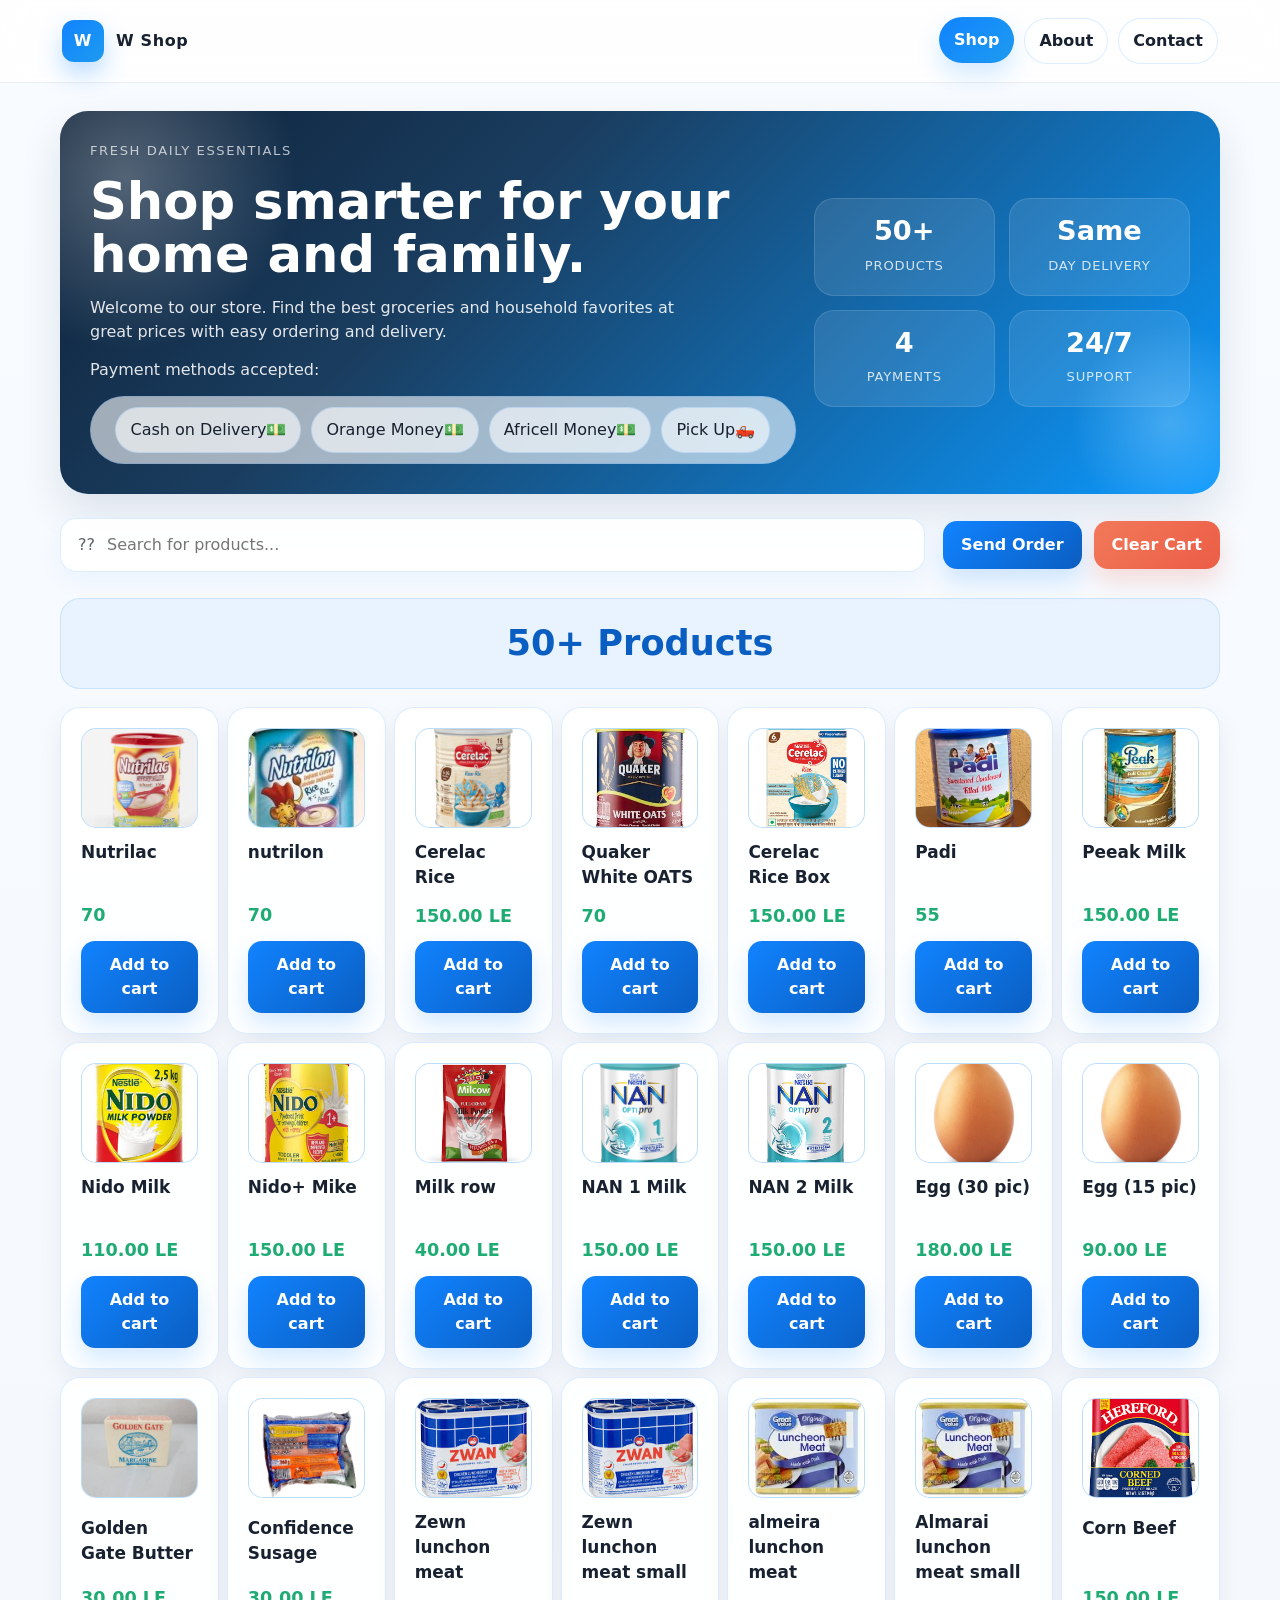
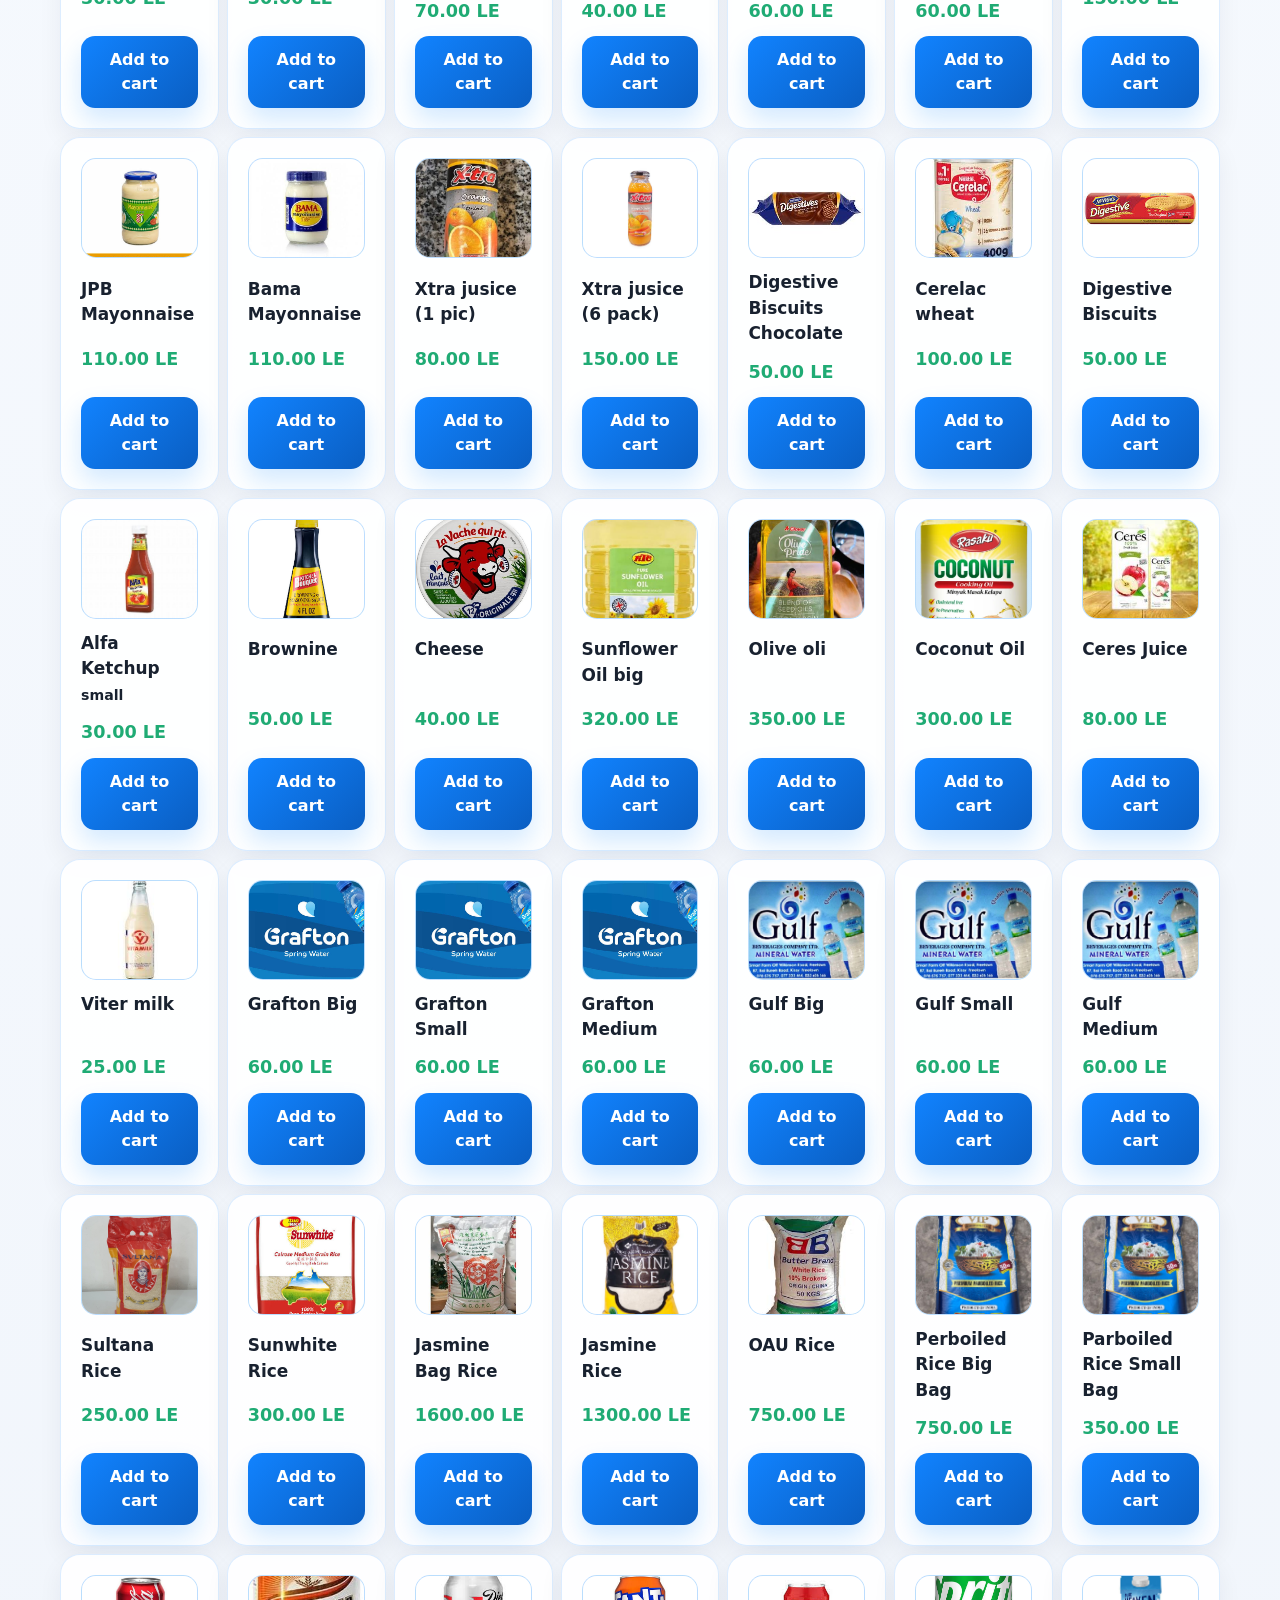
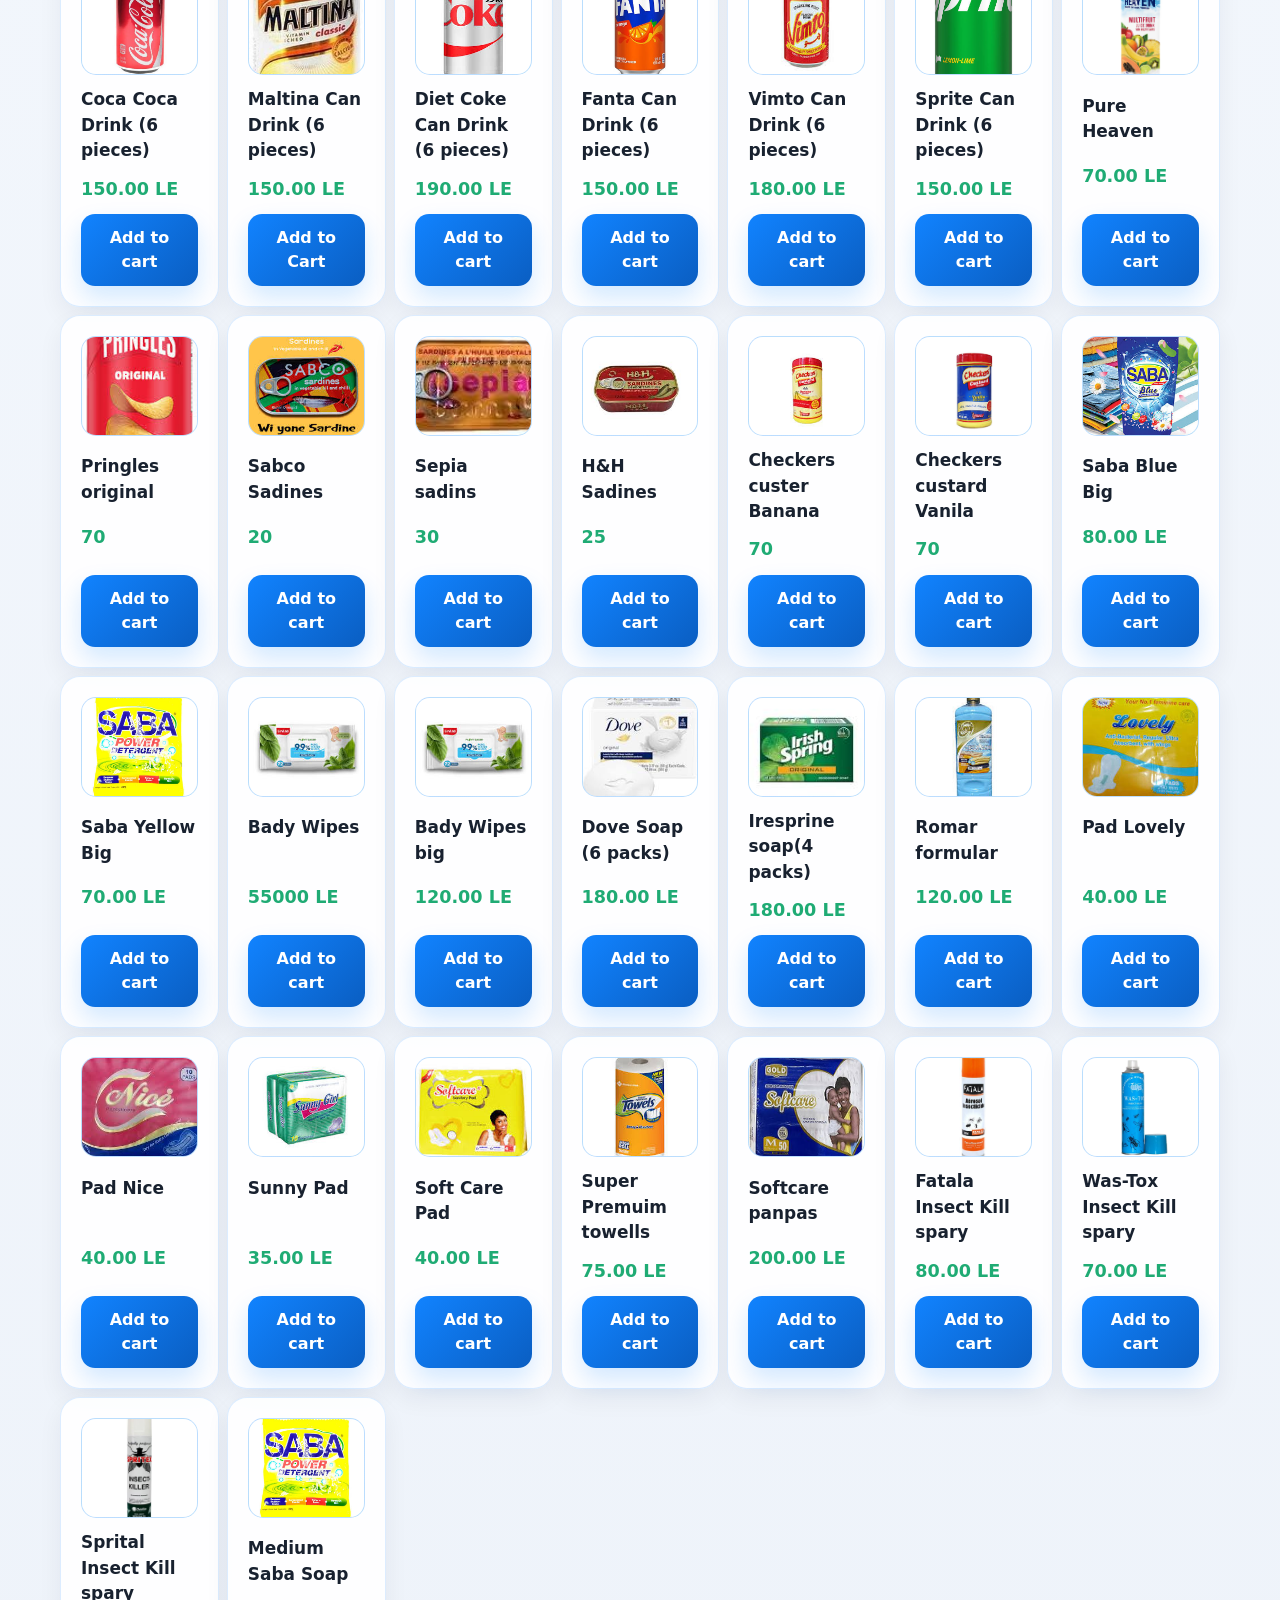
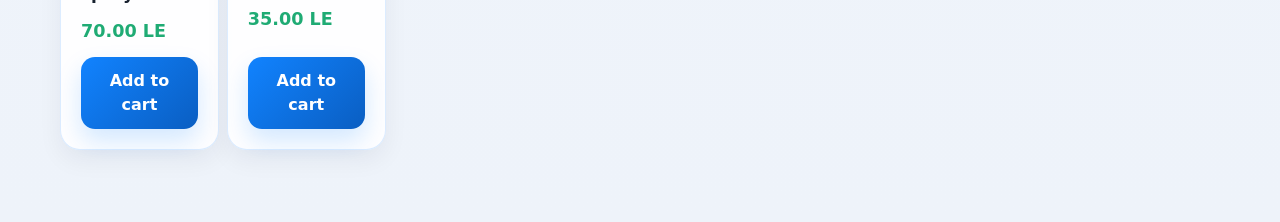
==== index.html @ 11b30348 "Add files via upload" ====
<!DOCTYPE html>
<html lang="en">
<head>
    <meta charset="UTF-8">
    <meta name="viewport" content="width=device-width, initial-scale=1.0">
    <title>Document</title>
    <link rel="stylesheet" href="shop.css">
</head>
<body>
     <nav class="navbar">
        <div class="navbar-inner">
            <div class="logo" aria-label="W Shop logo">
                <div class="logo-mark">W</div>
                <span>W Shop</span>
            </div>
            <div class="main-nav" aria-label="Main navigation">
                <a href="index.html" class="active">Shop</a>
                <a href="about.html">About</a>
                <a href="contact.html">Contact</a>
            </div>
        </div>
    </nav>

    <main class="shop">
        <section class="hero">
            <div class="hero-copy">
                <p class="eyebrow">Fresh daily essentials</p>
                <h1>Shop smarter for your home and family.</h1>
                <p>Welcome to our store. Find the best groceries and household favorites at great prices with easy ordering and delivery.</p>
                <p>Payment methods accepted:</p>
                <div class="container-payment">
                    <div class="payment-method">Cash on Delivery💵</div>
                    <div class="payment-method">Orange Money💵</div>
                    <div class="payment-method">Africell Money💵</div>
                    <div class="payment-method">Pick Up🛻</div>
                </div>
            </div>
            <div class="hero-stats" aria-label="Store highlights">
                <div class="hero-stat">
                    <strong>50+</strong>
                    <span>Products</span>
                </div>
                <div class="hero-stat">
                    <strong>Same</strong>
                    <span>Day delivery</span>
                </div>
                <div class="hero-stat">
                    <strong>4</strong>
                    <span>Payments</span>
                </div>
                <div class="hero-stat">
                    <strong>24/7</strong>
                    <span>Support</span>
                </div>
            </div>
        </section> 
        <div class="search-row">
            <div class="search-field">
                <input id="searchInput" type="text" placeholder="Search for products..." oninput="searchProducts()">
            </div>
            <div class="action-buttons">
                <button type="button" onclick="sendToWhatsApp()" class="buttonsend">Send Order</button>
                <button type="button" onclick="deleteFromCart()" class="buttondelet">Clear Cart</button>
            </div>
        </div>
        <div class="heading">
            <h1>50+ Products</h1>
        </div>
        <div class="container-item">
            <div class="item">
                <article class="product">
                    <img src="nutrilac.jpg" alt="">
                    <h3>Nutrilac</h3>
                    <p>70</p>
                    <button type="button" class="add-button" onclick="addToCart(this)">Add to cart</button>
                </article>
                <article class="product">
                    <img src="nutrilon(1).jpg" alt="">
                    <h3>nutrilon</h3>
                    <p>70</p>
                <button type="button" class="add-button" onclick="addToCart(this)">Add to cart</button>
                </article>
                <article class="product">
                    <img src="cerelac r.jpg" alt="Product 10">
                    <h3>Cerelac Rice</h3>
                    <p>150.00 LE</p>
                    <button type="button" class="add-button"  onclick="addToCart(this)">Add to cart</button>
                </article>
                <article class="product">
                    <img src="oat.jpg" alt="product 10">
                    <h3>Quaker White OATS</h3>
                    <P>70</P>
                    <button type="button" class="add-button" onclick="addToCart(this)">Add to cart</button>
                </article>
                <article class="product">
                    <img src="   cer.jpg" alt="Product 10">
                    <h3>Cerelac Rice Box</h3>
                    <p>150.00 LE</p>
                    <button type="button" class="add-button"  onclick="addToCart(this)">Add to cart</button>
                </article>
                <article class="product">
                    <img src="padi.jpg" alt="product 10">
                    <h3>Padi</h3>
                    <p>55</p>
                    <button type="button" class="add-button" onclick="addToCart(this)">Add to cart</button>
                </article>
                <article class="product">
                    <img src="download (1).jpg" alt="Product 1">
                    <h3>Peeak Milk </h3>
                    <p>150.00 LE</p>
                    <button type="button" class="add-button"  onclick="addToCart(this)">Add to cart</button>
                </article>
                <article class="product">
                    <img src="   nido.jpg" alt="Product 10">
                    <h3>Nido Milk</h3>
                    <p>110.00 LE</p>
                    <button type="button" class="add-button"  onclick="addToCart(this)">Add to cart</button>
                </article>
                <article class="product">
                    <img src="   +.jpg" alt="product 2">
                    <h3>Nido+ Mike</h3>
                    <p>150.00 LE</p>
                    <button type="button" class="add-button"  onclick="addToCart(this)">Add to cart</button>
                </article>
                <article class="product">
                    <img src="   power.jpg" alt="Product 1">
                    <h3>Milk row</h3>
                    <p>40.00 LE</p>
                    <button type="button" class="add-button"  onclick="addToCart(this)">Add to cart</button>
                </article>
                <article class="product">
                    <img src="   nan.jpg" alt="Product 2">
                    <h3>NAN 1 Milk</h3>
                    <p>150.00 LE</p>
                    <button type="button" class="add-button"  onclick="addToCart(this)">Add to cart</button>
                </article>
                <article class="product">
                    <img src="   nan2.jpg" alt="Product 3">
                    <h3>NAN 2 Milk</h3>
                    <p>150.00 LE</p>
                    <button type="button" class="add-button"  onclick="addToCart(this)">Add to cart</button>
                </article>
                <article class="product">
                    <img src="   egg.jpg" alt="Product 2">
                    <h3>Egg (30 pic)</h3>
                    <p>180.00 LE</p>
                    <button type="button" class="add-button"  onclick="addToCart(this)">Add to cart</button>
                </article>
                <article class="product">
                    <img src="   egg.jpg" alt="Product 3">
                    <h3>Egg (15 pic)</h3>
                    <p>90.00 LE</p>
                    <button type="button" class="add-button"  onclick="addToCart(this)">Add to cart</button>
                </article>
                <article class="product">
                    <img src="   gold.jpg" alt="Product 4">
                    <h3>Golden Gate Butter</h3>
                    <p>30.00 LE</p>
                    <button type="button" class="add-button"  onclick="addToCart(this)">Add to cart</button>
                </article>
                <article class="product">
                    <img src="   su.jpeg" alt="Product 10">
                    <h3>Confidence Susage</h3>
                    <p>30.00 LE</p>
                    <button type="button" class="add-button"  onclick="addToCart(this)">Add to cart</button>
                </article>
                <article class="product">
                    <img src="download.jpg" alt="Product 2">
                    <h3>Zewn lunchon meat</h3>
                    <p>70.00 LE</p>
                    <button type="button" class="add-button"  onclick="addToCart(this)">Add to cart</button>
                </article>
                <article class="product">
                    <img src="download.jpg" alt="Product 2">
                    <h3>Zewn lunchon meat small</h3>
                    <p>40.00 LE</p>
                    <button type="button" class="add-button"  onclick="addToCart(this)">Add to cart</button>
                </article>
                <article class="product">
                    <img src="download (2).jpg" alt="Product 3">
                    <h3>almeira lunchon meat </h3>
                    <p>60.00 LE</p>
                    <button type="button" class="add-button"  onclick="addToCart(this)">Add to cart</button>
                </article>
                <article class="product">
                    <img src="download (2).jpg" alt="Product 8">
                    <h3>Almarai lunchon meat small</h3>
                    <p>60.00 LE</p>
                    <button type="button" class="add-button"  onclick="addToCart(this)">Add to cart</button>
                </article>
                <article class="product">
                    <img src="download (3).jpg" alt="Product 4">
                    <h3>Corn Beef</h3>
                    <p>150.00 LE</p>
                    <button type="button" class="add-button"  onclick="addToCart(this)">Add to cart</button>
                </article>
                <article class="product">
                    <img src="images (jpb.jpg" alt="Product 5">
                    <h3>JPB Mayonnaise</h3>
                    <p>110.00 LE</p>
                    <button type="button" class="add-button"  onclick="addToCart(this)">Add to cart</button>
                </article>
                <article class="product">
                    <img src="images.jpg" alt="Product 6">
                    <h3>Bama Mayonnaise</h3>
                    <p>110.00 LE</p>
                    <button type="button" class="add-button"  onclick="addToCart(this)">Add to cart</button>
                </article>
                <article class="product">
                    <img src="   x.jpg" alt="Product 5">
                    <h3>Xtra jusice (1 pic)</h3>
                    <p>80.00 LE</p>
                    <button type="button" class="add-button"  onclick="addToCart(this)">Add to cart</button>
                </article>
                <article class="product">
                    <img src="   xa.jpg" alt="Product 6">
                    <h3>Xtra jusice (6 pack)</h3>
                    <p>150.00 LE</p>
                    <button type="button" class="add-button"  onclick="addToCart(this)">Add to cart</button>
                </article>
                <article class="product">   
                    <img src="   dig.jpg" alt="Product 7">
                    <h3>Digestive Biscuits Chocolate</h3>
                    <p>50.00 LE</p>
                    <button type="button" class="add-button"  onclick="addToCart(this)">Add to cart</button>
                </article>
                <article class="product">
                    <img src="   wheat.jpg" alt="Product 8">
                    <h3>Cerelac wheat</h3>
                    <p>100.00 LE</p>
                    <button type="button" class="add-button"  onclick="addToCart(this)">Add to cart</button>
                </article>
                <article class="product">
                    <img src="   nomal.jpg" alt="Product 9">
                    <h3>Digestive Biscuits</h3>
                    <p>50.00 LE</p>
                    <button type="button" class="add-button"  onclick="addToCart(this)">Add to cart</button>
                </article>
                <article class="product">
                    <img src="images (1).jpg" alt="Product 6">
                    <h3>Alfa Ketchup <small>small</small></h3>
                    <p>30.00 LE</p>
                    <button type="button" class="add-button"  onclick="addToCart(this)">Add to cart</button>
                </article>
                 <article class="product">
                    <img src="images (2)brow.jpg" alt="Product 10">
                    <h3>Brownine</h3>
                    <p>50.00 LE</p>
                    <button type="button" class="add-button"  onclick="addToCart(this)">Add to cart</button>
                </article>
                <article class="product">   
                    <img src="images (2)chee.jpg" alt="Product 7">
                    <h3>Cheese</h3>
                    <p>40.00 LE</p>
                    <button type="button" class="add-button"  onclick="addToCart(this)">Add to cart</button>
                </article>
                 <article class="product">
                    <img src="images (2) sun.jpg" alt="Product 10">
                    <h3>Sunflower Oil big</h3>
                    <p>320.00 LE</p>
                    <button type="button" class="add-button"  onclick="addToCart(this)">Add to cart</button>
                </article>
                <article class="product">
                    <img src="images (2) o.jpg" alt="Product 10">
                    <h3>Olive oli</h3>
                    <p>350.00 LE</p>
                    <button type="button" class="add-button"  onclick="addToCart(this)">Add to cart</button>
                </article>
                <article class="product">
                    <img src="IMG-1332.webp" alt="Product 10">
                    <h3>Coconut Oil</h3>
                    <p>300.00 LE</p>
                    <button type="button" class="add-button"  onclick="addToCart(this)">Add to cart</button>
                </article>
                <article class="product">
                    <img src="download (4)cere.jpg" alt="Product 9">
                    <h3>Ceres Juice</h3>
                    <p>80.00 LE</p>
                    <button type="button" class="add-button"  onclick="addToCart(this)">Add to cart</button>
                </article>
                <article class="product">
                    <img src="   download (4)v.jpg" alt="Product 10">
                    <h3>Viter milk</h3>
                    <p>25.00 LE</p>
                    <button type="button" class="add-button"  onclick="addToCart(this)">Add to cart</button>
                </article>
                 <article class="product">
                    <img src="   graft.jpg" alt="Product 10">
                    <h3>Grafton Big</h3>
                    <p>60.00 LE</p>
                    <button type="button" class="add-button"  onclick="addToCart(this)">Add to cart</button>
                </article>
                <article class="product">
                    <img src="   graft.jpg" alt="Product 10">
                    <h3>Grafton Small</h3>
                    <p>60.00 LE</p>
                    <button type="button" class="add-button"  onclick="addToCart(this)">Add to cart</button>
                </article>
                <article class="product">
                    <img src="   graft.jpg" alt="Product 10">
                    <h3>Grafton Medium</h3>
                    <p>60.00 LE</p>
                    <button type="button" class="add-button"  onclick="addToCart(this)">Add to cart</button>
                </article>
                <article class="product">
                    <img src="   gulf.jpg" alt="Product 10">
                    <h3>Gulf Big</h3>
                    <p>60.00 LE</p>
                    <button type="button" class="add-button"  onclick="addToCart(this)">Add to cart</button>
                </article>
                <article class="product">
                    <img src="   gulf.jpg" alt="Product 10">
                    <h3>Gulf Small</h3>
                    <p>60.00 LE</p>
                    <button type="button" class="add-button"  onclick="addToCart(this)">Add to cart</button>
                </article>
                <article class="product">
                    <img src="   gulf.jpg" alt="Product 10">
                    <h3>Gulf Medium</h3>
                    <p>60.00 LE</p>
                    <button type="button" class="add-button"  onclick="addToCart(this)">Add to cart</button>
                </article>
                <article class="product">
                    <img src="   sult.jpg" alt="Product 10">
                    <h3>Sultana Rice</h3>
                    <p>250.00 LE</p>
                    <button type="button" class="add-button"  onclick="addToCart(this)">Add to cart</button>
                </article>
                <article class="product">
                    <img src="   sunwhite.jpg" alt="Product 10">
                    <h3>Sunwhite Rice</h3>
                    <p>300.00 LE</p>
                    <button type="button" class="add-button"  onclick="addToCart(this)">Add to cart</button>
                </article>
                <article class="product">
                    <img src="   jacc.jpg" alt="Product 10">
                    <h3>Jasmine Bag Rice</h3>
                    <p>1600.00 LE</p>
                    <button type="button" class="add-button"  onclick="addToCart(this)">Add to cart</button>
                </article>
                <article class="product">
                    <img src="   jasmine.jpg" alt="Product 10">
                    <h3>Jasmine Rice</h3>
                    <p>1300.00 LE</p>
                    <button type="button" class="add-button"  onclick="addToCart(this)">Add to cart</button>
                </article>
                <article class="product">
                    <img src="   oau.jpg" alt="Product 10">
                    <h3>OAU Rice</h3>
                    <p>750.00 LE</p>
                    <button type="button" class="add-button"  onclick="addToCart(this)">Add to cart</button>
                </article>
                <article class="product">
                    <img src="   paboi.jpg" alt="Product 10">
                    <h3>Perboiled Rice Big Bag</h3>
                    <p>750.00 LE</p>
                    <button type="button" class="add-button"  onclick="addToCart(this)">Add to cart</button>
                </article>
                <article class="product">
                    <img src="   paboi.jpg" alt="Product 10">
                    <h3>Parboiled Rice Small Bag</h3>
                    <p>350.00 LE</p>
                    <button type="button" class="add-button"  onclick="addToCart(this)">Add to cart</button>
                </article>
                <article class="product">
                    <img src="   coca.jpg" alt="Product 10">
                    <h3>Coca Coca  Drink (6 pieces) </h3>
                    <p>150.00 LE</p>
                    <button type="button" class="add-button"  onclick="addToCart(this)">Add to cart</button>
                </article>
                <article class="product">
                    <img src="   mal.jpg" alt="Product 10">
                    <h3>Maltina Can Drink (6 pieces) </h3>
                    <p>150.00 LE</p>
                    <button type="button" class="add-button" onclick="addToCart(this)">Add to Cart</button>
                </article>
                <article class="product">
                    <img src="   diet.jpg" alt="Product 10">
                    <h3>Diet Coke Can Drink (6 pieces) </h3>
                    <p>190.00 LE</p>
                    <button type="button" class="add-button"  onclick="addToCart(this)">Add to cart</button>
                </article>
                 <article class="product">
                    <img src="   fan.jpg" alt="Product 10">
                    <h3>Fanta Can Drink (6 pieces) </h3>
                    <p>150.00 LE</p>
                    <button type="button" class="add-button"  onclick="addToCart(this)">Add to cart</button>
                </article>
                 <article class="product">
                    <img src="   vi.jpg" alt="Product 10">
                    <h3>Vimto Can Drink (6 pieces) </h3>
                    <p>180.00 LE</p>
                    <button type="button" class="add-button"  onclick="addToCart(this)">Add to cart</button>
                </article>
                <article class="product">
                    <img src="   spi.jpg" alt="Product 10">
                    <h3>Sprite Can Drink (6 pieces) </h3>
                    <p>150.00 LE</p>
                    <button type="button" class="add-button"  onclick="addToCart(this)">Add to cart</button>
                </article>
                <article class="product">
                    <img src="   pure.jpg" alt="Product 10">
                    <h3>Pure Heaven </h3>
                    <p>70.00 LE</p>
                    <button type="button" class="add-button"  onclick="addToCart(this)">Add to cart</button>
                </article>
                <article class="product">
                    <img src="pringles.jpg" alt="product 10">
                    <h3>Pringles original</h3>
                    <p>70</p>
                    <button type="button" class="add-button" onclick="addToCart(this)">Add to cart</button>
                </article>
                <article class="product">
                    <img src="sabco.jpg" alt="product 10">
                    <h3>Sabco Sadines</h3>
                    <p>20</p>
                    <button type="button" class="add-button" onclick="addToCart(this)">Add to cart</button>
                </article>
                <article class="product">
                    <img src="sepia.jpg" alt="product 10">
                    <h3>Sepia sadins</h3>
                    <p>30</p>
                    <button type="button" class="add-button" onclick="addToCart(this)">Add to cart</button>
                </article>
                <article class="product">
                    <img src="handh.jpg" alt="product 10">
                    <h3>H&H Sadines</h3>
                    <p>25</p>
                    <button type="button" class="add-button" onclick="addToCart(this)">Add to cart</button>
                </article>
                <article class="product">
                    <img src="checker.jpg" alt="product 10">
                    <h3>Checkers custer Banana</h3>
                    <p>70</p>
                    <button type="button" class="add-button" onclick="addToCart(this)">Add to cart</button>
                </article>
                <article class="product">
                    <img src="vanila.jpg" alt="product 10">
                    <h3>Checkers custard Vanila</h3>
                    <p>70</p>
                    <button type="button" class="add-button" onclick="addToCart(this)">Add to cart</button>
                </article>
                <article class="product">
                    <img src="images (2) blue.jpg" alt="Product 10">
                    <h3>Saba Blue Big</h3>
                    <p>80.00 LE</p>
                    <button type="button" class="add-button"  onclick="addToCart(this)">Add to cart</button>
                </article>
                <article class="product">
                    <img src="images (2)saba.jpg" alt="Product 10">
                    <h3>Saba Yellow Big</h3>
                    <p>70.00 LE</p>
                    <button type="button" class="add-button"  onclick="addToCart(this)">Add to cart</button>
                </article>
                <article class="product">
                    <img src="   download (4)wips.jpg" alt="Product 10">
                    <h3>Bady Wipes</h3>
                    <p>55000 LE</p>
                    <button type="button" class="add-button"  onclick="addToCart(this)">Add to cart</button>
                </article>
                <article class="product">
                    <img src="   download (4)wips.jpg" alt="Product 10">
                    <h3>Bady Wipes big</h3>
                    <p>120.00 LE</p>
                    <button type="button" class="add-button"  onclick="addToCart(this)">Add to cart</button>
                </article>
                <article class="product">
                    <img src="   download (4) dove.jpg" alt="Product 10">
                    <h3>Dove Soap (6 packs)</h3>
                      <p>180.00 LE</p>
                    <button type="button" class="add-button"  onclick="addToCart(this)">Add to cart</button>
                </article>
                <article class="product">
                    <img src="download (4) irsh.jpg" alt="Product 10">
                    <h3>Iresprine soap(4 packs)</h3>
                    <p>180.00 LE</p>
                    <button type="button" class="add-button"  onclick="addToCart(this)">Add to cart</button>
                </article>
                <article class="product">
                    <img src="   download (4)r.jpg" alt="Product 10">
                    <h3>Romar formular</h3>
                    <p>120.00 LE</p>
                    <button type="button" class="add-button"  onclick="addToCart(this)">Add to cart</button>
                </article>
                <article class="product">
                    <img src="   download (4)lo.jpg" alt="Product 10">
                    <h3>Pad Lovely</h3>
                    <p>40.00 LE</p>
                    <button type="button" class="add-button"  onclick="addToCart(this)">Add to cart</button>
                </article>
                <article class="product">
                    <img src="   download (4)ni.jpg" alt="Product 10">
                    <h3>Pad Nice</h3>
                    <p>40.00 LE</p>
                    <button type="button" class="add-button"  onclick="addToCart(this)">Add to cart</button>
                </article>
                <article class="product">
                    <img src="   download (4)sunney.jpg" alt="Product 10">
                    <h3>Sunny Pad</h3>
                    <p>35.00 LE</p>
                    <button type="button" class="add-button"  onclick="addToCart(this)">Add to cart</button>
                </article>
                <article class="product">
                    <img src="   download (4)soft.jpg" alt="Product 10">
                    <h3>Soft Care Pad</h3>
                    <p>40.00 LE</p>
                     <button type="button" class="add-button"  onclick="addToCart(this)">Add to cart</button>
                </article>
                <article class="product">
                    <img src="   download (4)super.jpg" alt="Product 10">
                    <h3>Super Premuim towells</h3>
                    <p>75.00 LE</p>
                    <button type="button" class="add-button"  onclick="addToCart(this)">Add to cart</button>
                </article>
                <article class="product">
                    <img src="softcare.jpg" alt="Product 10">
                    <h3>Softcare panpas</h3>
                    <p>200.00 LE</p>
                    <button type="button" class="add-button"  onclick="addToCart(this)">Add to cart</button>
                </article>
                <article class="product">
                    <img src="   fats.jpg" alt="Product 10">
                    <h3>Fatala Insect Kill spary</h3>
                    <p>80.00 LE</p>
                    <button type="button" class="add-button"  onclick="addToCart(this)">Add to cart</button>
                </article>
                 <article class="product">
                    <img src="   was.webp" alt="Product 10">
                    <h3>Was-Tox Insect Kill spary</h3>
                    <p>70.00 LE</p>
                    <button type="button" class="add-button"  onclick="addToCart(this)">Add to cart</button>
                </article>
                 <article class="product">
                    <img src="   sp.jpg" alt="Product 10">
                    <h3>Sprital Insect Kill spary</h3>
                    <p>70.00 LE</p>
                    <button type="button" class="add-button"  onclick="addToCart(this)">Add to cart</button>
                </article>
                <article class="product">
                    <img src="images (2)saba.jpg" alt="Product 10">
                    <h3>Medium Saba Soap</h3>
                    <p>35.00 LE</p>
                    <button type="button" class="add-button"  onclick="addToCart(this)">Add to cart</button>
                </article>
                 
                

                

            </div>
       </div>
        
    </main>
    <script>
        'use strict';
        const cart = [];
        const MAX_CART_ITEMS = 100;

         function searchProducts() {
            const input = document.getElementById('searchInput');
            const query = (input?.value || '').trim().slice(0, 100).toLowerCase();
            document.querySelectorAll('.product').forEach(product => {
                const title = product.querySelector('h3').textContent.toLowerCase();
                const altText = product.querySelector('img')?.alt?.toLowerCase() || '';
                const matches = query === '' || title.includes(query) || altText.includes(query);
                product.style.display = matches ? '' : 'none';
            });
        }

         

        function addToCart(button) {
            const product = button?.closest('.product');
            const nameElement = product?.querySelector('h3');
            const priceElement = product?.querySelector('p');
            if (!product || !nameElement || !priceElement || cart.length >= MAX_CART_ITEMS) {
                alert('Unable to add this product.');
                return;
            }
            const productName = nameElement.textContent.trim().slice(0, 200);
            const productPrice = priceElement.textContent.trim().slice(0, 50);
            if (!productName || !productPrice) return;
            
            cart.push({ name: productName, price: productPrice });
            alert(`${productName} added to cart! Total items: ${cart.length}`);
            button.textContent = 'Added ✓';
            button.disabled = true;
            setTimeout(() => {
                button.textContent = 'Add to Cart';
                button.disabled = false;
            }, 2000);
        }

        function sendToWhatsApp() {
            if (cart.length === 0) {
                alert("Please add products to cart first!");
                return;
            }

            const location = window.prompt("Delivery location (Around Wilkinson Road / Big House only):");
            if (!location || !location.trim()) {
                alert("Please enter your delivery location.");
                return;
            }
           const Time = window.prompt("Preferred delivery time:");
            if (!Time || !Time.trim()) {
                alert("Please enter your preferred delivery time.");
                return;
            }

            

            const details = window.prompt("Optional delivery details (phone, landmark, etc.):") || '';
            const charge = 10;
            const groupedItems = cart.reduce((items, item) => {
                const key = `${item.name} - ${item.price}`;
                items[key] = (items[key] || 0) + 1;
                return items;
            }, {});
            const total = cart.reduce((sum, item) => {
                const price = parseFloat(String(item.price).replace(/[^0-9.-]/g, '')) || 0;
                return sum + price +charge;
            }, 0);
            let orderList = "Hello, I would like to place this order:\n\n";
            Object.entries(groupedItems).forEach(([item, quantity], index) => {
                orderList += `${index + 1}. ${quantity} x ${item}\n`;
            });
            orderList += `\nDelivery location: ${location.trim()}`;
            if (details.trim()) orderList += `\nDelivery details: ${details.trim().slice(0, 500)}`;
            orderList += `\nDelivery Time: ${Time.trim()}`;
            orderList +=  `\nDelivery charge: ${charge.toFixed(2)} LE`;
            orderList += `\nTotal Payment: ${total.toFixed(2)} LE`;
            orderList += "\n\nPlease confirm the total. Thank you!";

            const whatsappUrl = `https://wa.me/31668196?text=${encodeURIComponent(orderList)}`;
            const newWindow = window.open(whatsappUrl, '_blank', 'noopener,noreferrer');
            if (!newWindow) {
                alert("Please allow pop-ups to send your order.");
                return;
            }

            newWindow.opener = null;
            cart.length = 0;
            alert("Order opened in WhatsApp!");

        
        }
        function deleteFromCart() {
            if (cart.length === 0) {
                alert("Cart is already empty!");
                return;
            }
            else if (!confirm("Are you sure you want to clear the cart?")) {
                return;

            }      
            else if (confirm("Are you really sure you want to clear the cart? This action cannot be undone.")) {
                cart.length = 0;
                alert("All items have been removed from the cart.");
            }
            else{
                alert("Cart clearing canceled.");
                return;
            }

        
            cart.length = 0;
            alert("All items have been removed from the cart.");
        }
    </script>
    
</body>
</html>
---- shop.css ----
:root {
    --bg: #f4f7fb;
    --surface: #ffffff;
    --surface-soft: #edf5ff;
    --primary: #1183ff;
    --primary-dark: #0a5ec2;
    --accent: #1d9bf0;
    --text: #18212f;
    --muted: #5e6d85;
    --border: rgba(17, 131, 255, 0.14);
    --shadow: 0 18px 40px rgba(16, 54, 88, 0.12);
    --success: #1fab74;
}
.container-payment{
    display: inline-flex;
    align-items: center;
    justify-content: center;
    padding: 10px 14px;
    border-radius: 999px;
    border: 1px solid rgba(17, 131, 255, 0.14);
    background: rgba(255,255,255,0.6);
    color: var(--text);
    text-decoration: none;
    gap: 10px;

}

.payment-method{
     display: inline-flex;
    align-items: center;
    justify-content: center;
    padding: 10px 14px;
    border-radius: 999px;
    border: 1px solid rgba(17, 131, 255, 0.14);
    background: rgba(255,255,255,0.6);
    color: var(--text);
    text-decoration: none;
    gap: 10px;

}
.payment-method:focus,
.payment-method::after,
.payment-method:hover{
     background: linear-gradient(135deg, var(--primary), var(--accent));
    border-color: transparent;
    color: #fff;
    box-shadow: 0 12px 24px rgba(17, 131, 255, 0.18);
    transform: translateY(-1px);
}


@keyframes revealUp {
    0% {
        opacity: 0;
        transform: translateY(24px);
    }
    100% {
        opacity: 1;
        transform: translateY(0);
    }
}

@keyframes softGlow {
    0%,
    100% {
        box-shadow: 0 12px 24px rgba(17, 131, 255, 0.18);
    }
    50% {
        box-shadow: 0 18px 30px rgba(17, 131, 255, 0.28);
    }
}

@keyframes floaty {
    0%,
    100% {
        transform: translateY(0px);
    }
    50% {
        transform: translateY(-8px);
    }
}

@keyframes shine {
    0% {
        background-position: -200% center;
    }
    100% {
        background-position: 200% center;
    }
}

* {
    box-sizing: border-box;
}

html {
    scroll-behavior: smooth;
}

body {
    margin: 0;
    padding: 0;
    font-family: system-ui, -apple-system, "Segoe UI", Roboto, "Helvetica Neue", Arial, sans-serif;
    color: var(--text);
    background: linear-gradient(180deg, #f8fbff 0%, #eef3fa 100%);
    line-height: 1.5;
}

img {
    max-width: 100%;
    display: block;
}

button,
input {
    font: inherit;
}

nav,
button,
a {
    transition: all 0.2s ease;
}

.navbar {
    position: sticky;
    top: 0;
    z-index: 20;
    background: rgba(255, 255, 255, 0.8);
    backdrop-filter: blur(12px);
    border-bottom: 1px solid rgba(24, 33, 47, 0.08);
}

.navbar-inner {
    max-width: 1200px;
    margin: 0 auto;
    padding: 18px 22px;
    display: flex;
    align-items: center;
    justify-content: space-between;
    gap: 18px;
}

.logo {
    display: flex;
    align-items: center;
    gap: 12px;
    font-weight: 800;
    letter-spacing: 0.04em;
    color: var(--text);
}

.logo-mark {
    display: grid;
    place-items: center;
    width: 42px;
    height: 42px;
    border-radius: 12px;
    background: linear-gradient(135deg, var(--primary), var(--accent));
    color: white;
    box-shadow: 0 12px 24px rgba(17, 131, 255, 0.28);
    animation: floaty 3s ease-in-out infinite;
}

.main-nav {
    display: flex;
    flex-wrap: wrap;
    align-items: center;
    gap: 10px;
}

.main-nav a {
    display: inline-flex;
    align-items: center;
    justify-content: center;
    padding: 10px 14px;
    border-radius: 999px;
    border: 1px solid rgba(17, 131, 255, 0.14);
    background: rgba(255,255,255,0.6);
    color: var(--text);
    text-decoration: none;
    font-weight: 600;
}

.main-nav a:hover,
.main-nav a:focus,
.main-nav a.active {
    background: linear-gradient(135deg, var(--primary), var(--accent));
    border-color: transparent;
    color: #fff;
    box-shadow: 0 12px 24px rgba(17, 131, 255, 0.18);
    transform: translateY(-1px);
}

.shop {
    max-width: 1200px;
    margin: 0 auto;
    padding: 28px 20px 72px;
}

.hero {
    position: relative;
    display: grid;
    grid-template-columns: 1.5fr 0.8fr;
    gap: 18px;
    padding: 30px;
    border-radius: 28px;
    background: linear-gradient(135deg, #0d2138 0%, #1a3d5f 35%, #0b99ff 100%);
    color: #fff;
    box-shadow: var(--shadow);
    overflow: hidden;
    margin-bottom: 24px;
    animation: revealUp 0.8s ease-out both;
}

.hero::before {
    content: "";
    position: absolute;
    inset: -30% auto auto -10%;
    width: 360px;
    height: 360px;
    background: radial-gradient(circle, rgba(255,255,255,0.28), transparent 68%);
    animation: floaty 7s ease-in-out infinite;
    pointer-events: none;
}

.hero::after {
    content: "";
    position: absolute;
    right: -60px;
    bottom: -40px;
    width: 220px;
    height: 220px;
    border-radius: 50%;
    background: radial-gradient(circle, rgba(170, 221, 255, 0.35), transparent 65%);
    animation: floaty 9s ease-in-out infinite reverse;
    pointer-events: none;
}

.hero-copy {
    display: flex;
    flex-direction: column;
    gap: 14px;
}

.eyebrow {
    margin: 0;
    font-size: 0.82rem;
    letter-spacing: 0.12em;
    text-transform: uppercase;
    opacity: 0.8;
}

.hero h1 {
    margin: 0;
    font-size: clamp(2rem, 5vw, 3.2rem);
    line-height: 1.05;
}

.hero p {
    margin: 0;
    color: rgba(255, 255, 255, 0.88);
    max-width: 62ch;
}

.hero-stats {
    display: grid;
    grid-template-columns: repeat(2, minmax(110px, 1fr));
    gap: 14px;
    align-self: center;
}

.hero-stat {
    background: rgba(255,255,255,0.1);
    border: 1px solid rgba(255,255,255,0.12);
    border-radius: 20px;
    padding: 18px 16px;
    text-align: center;
    animation: revealUp 0.8s ease-out both;
    transition: transform 0.25s ease, border-color 0.25s ease;
}

.hero-stat:hover {
    transform: translateY(-4px) scale(1.02);
    border-color: rgba(255,255,255,0.28);
}

.hero-stat strong {
    display: block;
    font-size: 1.7rem;
    line-height: 1;
    margin-bottom: 8px;
}

.hero-stat span {
    font-size: 0.82rem;
    letter-spacing: 0.06em;
    text-transform: uppercase;
    color: rgba(255,255,255,0.8);
}

.search-row {
    display: flex;
    align-items: center;
    justify-content: space-between;
    gap: 18px;
    flex-wrap: wrap;
    margin-bottom: 26px;
}

.search-field {
    flex: 1 1 320px;
    position: relative;
}

.search-field::before {
    content: "??";
    position: absolute;
    left: 18px;
    top: 50%;
    transform: translateY(-50%);
    font-size: 1rem;
    opacity: 0.7;
}

.search-field input {
    width: 100%;
    min-height: 52px;
    padding: 14px 18px 14px 46px;
    border-radius: 16px;
    background: rgba(255,255,255,0.9);
    border: 1px solid var(--border);
    color: var(--text);
    box-shadow: 0 8px 24px rgba(17, 131, 255, 0.06);
}

.search-field input:focus {
    outline: 2px solid rgba(17,131,255,0.14);
    border-color: rgba(17,131,255,0.42);
}

.action-buttons {
    display: flex;
    flex-wrap: wrap;
    gap: 12px;
}

.buttonsend,
.buttondelet,
.add-button {
    border: none;
    border-radius: 14px;
    padding: 12px 18px;
    font-weight: 700;
    cursor: pointer;
    color: #fff;
    background: linear-gradient(135deg, var(--primary), var(--primary-dark));
    box-shadow: 0 12px 24px rgba(17, 131, 255, 0.18);
    animation: softGlow 2.4s ease-in-out infinite alternate;
}

.buttondelet {
    background: linear-gradient(135deg, #f2795a, #eb5d46);
    box-shadow: 0 12px 24px rgba(235, 93, 70, 0.2);
}

.buttonsend:hover,
.buttonsend:focus,
.buttondelet:hover,
.buttondelet:focus,
.add-button:hover,
.add-button:focus {
    transform: translateY(-3px) scale(1.02);
    filter: brightness(1.08);
    outline: none;
}

.buttonsend,
.buttondelet,
.add-button {
    position: relative;
    overflow: hidden;
}

.buttonsend::before,
.buttondelet::before,
.add-button::before {
    content: "";
    position: absolute;
    inset: 0;
    background: linear-gradient(120deg, transparent 10%, rgba(255,255,255,0.35) 50%, transparent 90%);
    transform: translateX(-120%);
    animation: shine 2.8s ease-in-out infinite;
}

.heading {
    margin-bottom: 18px;
}

.heading h1 {
    margin: 0;
    padding: 18px 24px;
    border-radius: 20px;
    background: rgba(17,131,255,0.06);
    border: 1px solid var(--border);
    color: var(--primary-dark);
    text-align: center;
    font-size: clamp(1.5rem, 3vw, 2.2rem);
}

.container-item {
    width: 100%;
}

.item {
    display: grid;
    grid-template-columns: repeat(auto-fit, minmax(150px, 1fr));
    gap: 8px;
}



.product {

    display:grid;
    grid-template-rows:repeat(4, auto);
    gap: 12px;
    padding: 20px;
    border-radius: 20px;
    background: rgba(255,255,255,0.9);
    border: 1px solid var(--border);
    box-shadow: 0 10px 24px rgba(8, 28, 45, 0.06);
    transition: transform 0.2s ease, box-shadow 0.2s ease;
    animation: revealUp 0.5s ease-out both;
}

.product:hover {
    transform: translateY(-3px);
    box-shadow: 0 18px 30px rgba(8, 28, 45, 0.1);
}

.product img,
.product-fallback {
    width: 100%;
    height: 100px;
    border-radius: 15px;
    object-fit: cover;
    background: linear-gradient(135deg, rgba(17,131,255,0.18), rgba(29,155,240,0.2));
    border: 1px solid rgba(17,131,255,0.12);
}

.product-fallback {
    display: grid;
    grid-template-columns: repeat(auto-fit, minmax(100px,1fr,1fr));
    place-items: center;
    text-align: center;
    padding: 12px;
    font-weight: 700;
    color: var(--primary-dark);
    background: linear-gradient(135deg, rgba(17,131,255,0.12), rgba(29,155,240,0.18));
}

.product h3 {
    margin: 0;
    font-size: 1.06rem;
    color: var(--text);
    min-height: 50px;
}

.product p {
    margin: 0;
    color: var(--success);
    font-weight: 800;
    font-size: 1.1rem;
}

.add-button {
    width: 100%;
    margin-top: auto;
}

.add-button:disabled {
    opacity: 0.8;
    cursor: not-allowed;
}

@media (max-width: 900px) {
    .navbar-inner {
        flex-direction: column;
        align-items: flex-start;
    }
    .container-payment{
         flex-direction: column;
        align-items: flex-start;
        
    }
    .container-payment{
    align-items: center;
    justify-content: center;
    padding: 5px 10px;
    border-radius: 999px;
    border: 1px solid rgba(17, 131, 255, 0.14);
    background: rgba(255,255,255,0.6);
    color: var(--text);
    text-decoration: none;
    font-size: 1rem;
    gap: 5px;

}
.payment-method:focus,
.payment-method::after,
.payment-method:hover{
     background: linear-gradient(135deg, var(--primary), var(--accent));
    border-color: transparent;
    color: #fff;
    box-shadow: 0 12px 24px rgba(17, 131, 255, 0.18);
    transform: translateY(-1px);
}

.payment-method{
    align-items: center;
    justify-content: center;
    padding: 5px 10px;
    border-radius: 999px;
    border: 1px solid rgba(17, 131, 255, 0.14);
    background: rgba(255,255,255,0.6);
    color: var(--text);
    text-decoration: none;
    gap: 5px;
    font-size: 0.9rem;

}
   

    .main-nav {
        width: 100%;
    }

    .hero {
        grid-template-columns: 1fr;
        padding: 22px 18px;
    }

    .hero-stats {
        grid-template-columns: repeat(2, minmax(0, 1fr));
    }

    .search-row {
        align-items: stretch;
    }

    .action-buttons {
        width: 100%;
    }

    .buttonsend,
    .buttondelet {
        flex: 1 1 100%;
        width: 100%;
    }

    .item {
        grid-template-columns: repeat(auto-fit, minmax(120px, 1fr));
        gap: 8px;
    }
    h3{
        
        font-size: 1.1rem;
    }
    a{
        font-size: 0.9rem;
    }

    .product {
        width: 100%;
        padding: 10px;
        gap: 8px;
    }
    img{
        height: 100px;
    }
}

@media (max-width: 600px) {
    .shop {
        padding-left: 12px;
        padding-right: 12px;
    }
   
    .item {
        grid-template-columns: repeat(auto-fit, minmax(100px, 1fr));
        gap: 6px;
    }

    .product {
        padding: 10px;
        gap: 8px;
    }
    .hero h1 {
        font-size: clamp(1.8rem, 5vw, 2.6rem);
    }
    h3{
        
        font-size: 1rem;
    }
    a{
        font-size: 0.9rem;
    }
    img  {
        height: 90px;
    }
    .payment-method:focus,
.payment-method::after,
.payment-method:hover{
     background: linear-gradient(135deg, var(--primary), var(--accent));
    border-color: transparent;
    color: #fff;
    box-shadow: 0 12px 24px rgba(17, 131, 255, 0.18);
    transform: translateY(-1px);
}
}

@media (max-width: 450px) {
    .shop {
        padding-left: 15px;
        padding-right: 15px;
    }
   
    .item {
        grid-template-columns: repeat(auto-fit, minmax(100px, 1fr));
        gap: 4px;
    }
    .payment-method:focus,
.payment-method::after,
.payment-method:hover{
     background: linear-gradient(135deg, var(--primary), var(--accent));
    border-color: transparent;
    color: #fff;
    box-shadow: 0 12px 24px rgba(17, 131, 255, 0.18);
    transform: translateY(-1px);
}

    .product {
        padding: 10px;
        gap: 8px;
    }
    a{
        font-size: 0.8rem;
    }
    h3{
        
        font-size: 0.9rem;
    }

    .hero-stat strong {
        font-size: 1.4rem;
    }
    img{
        height: 80px;
    }
}
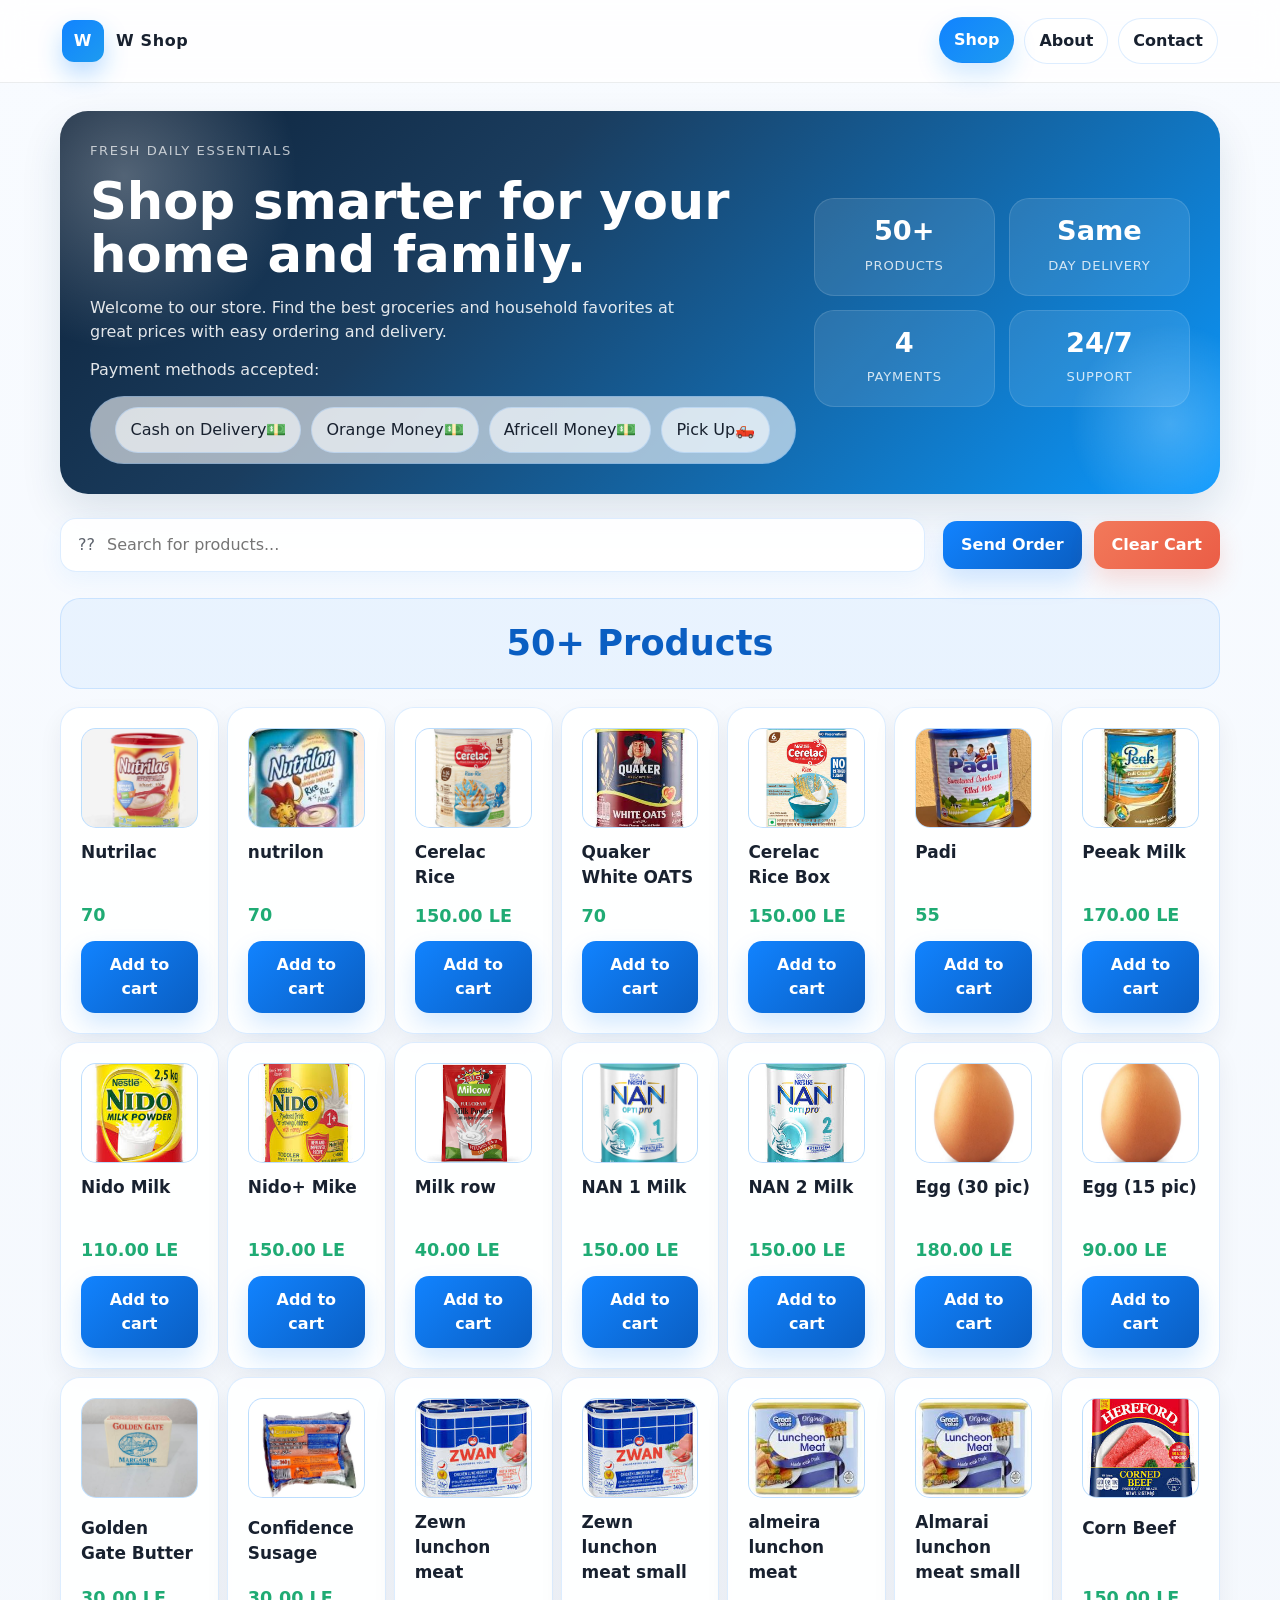
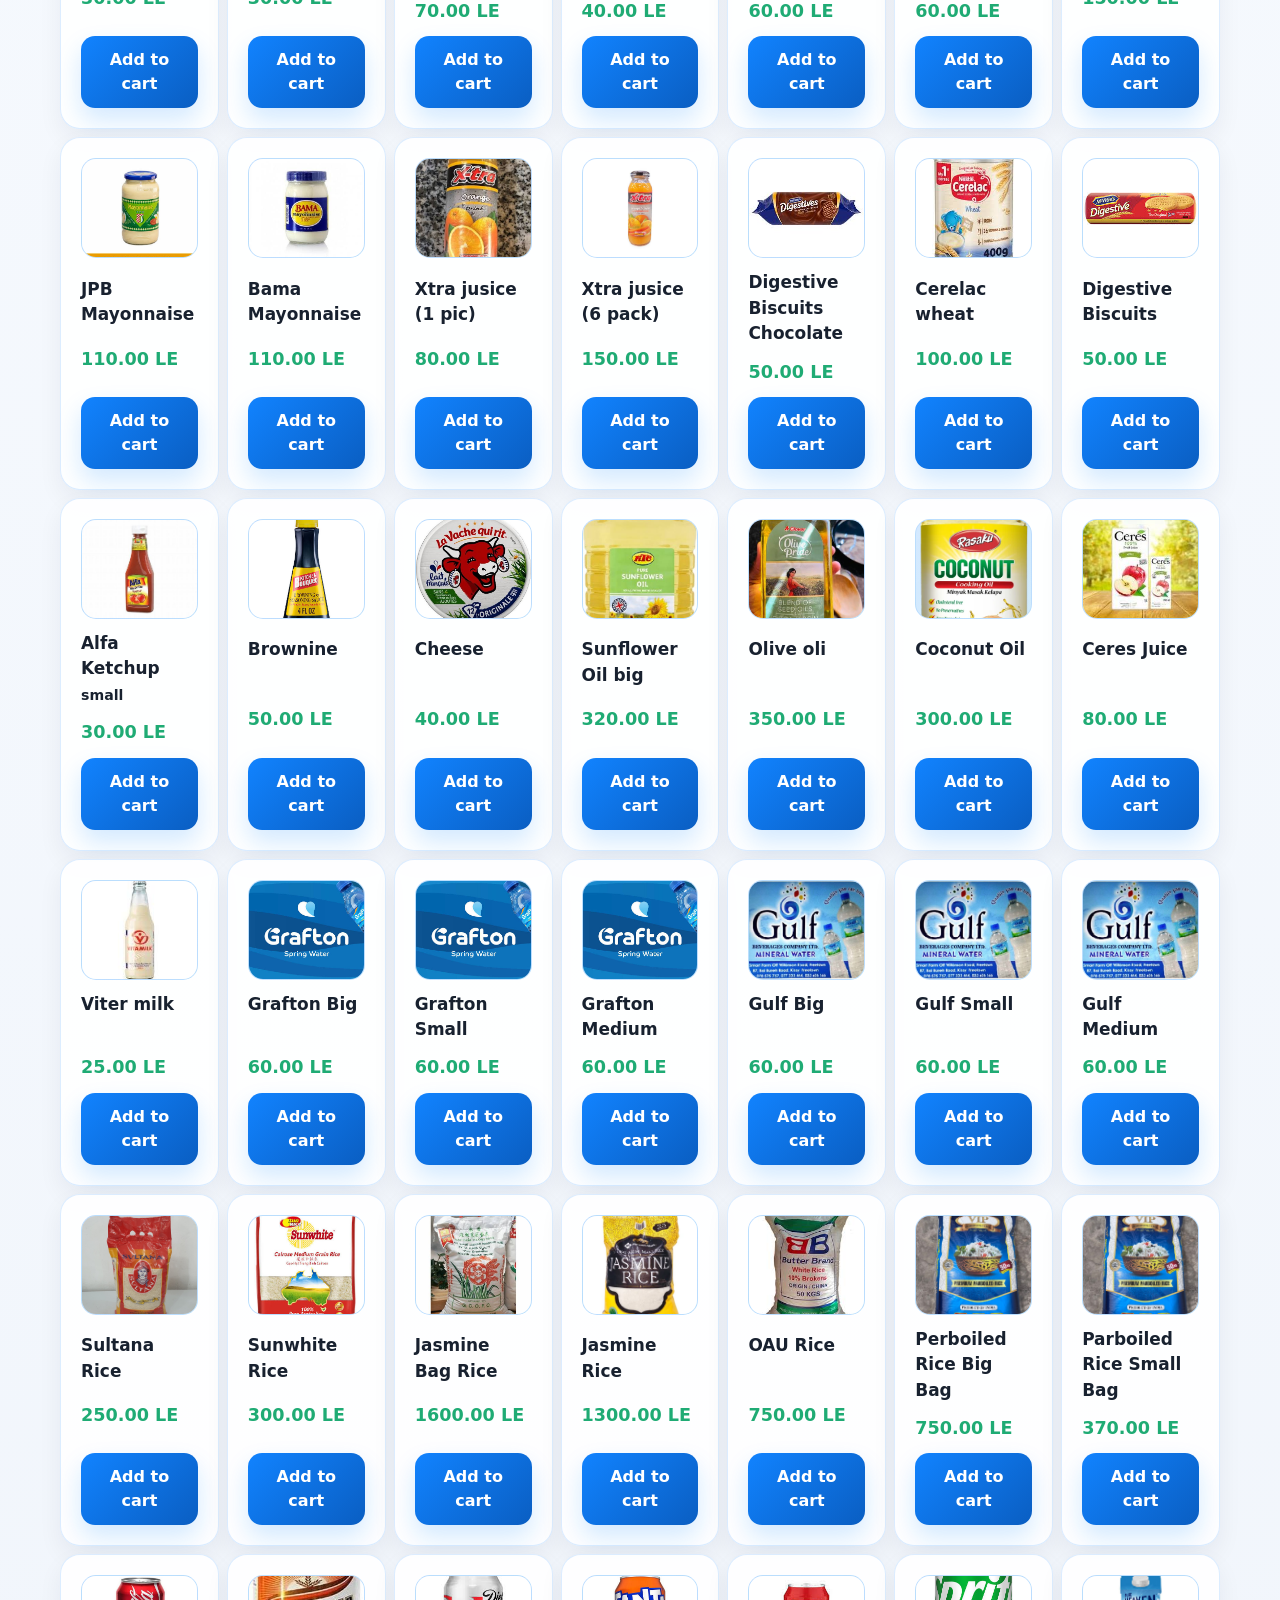
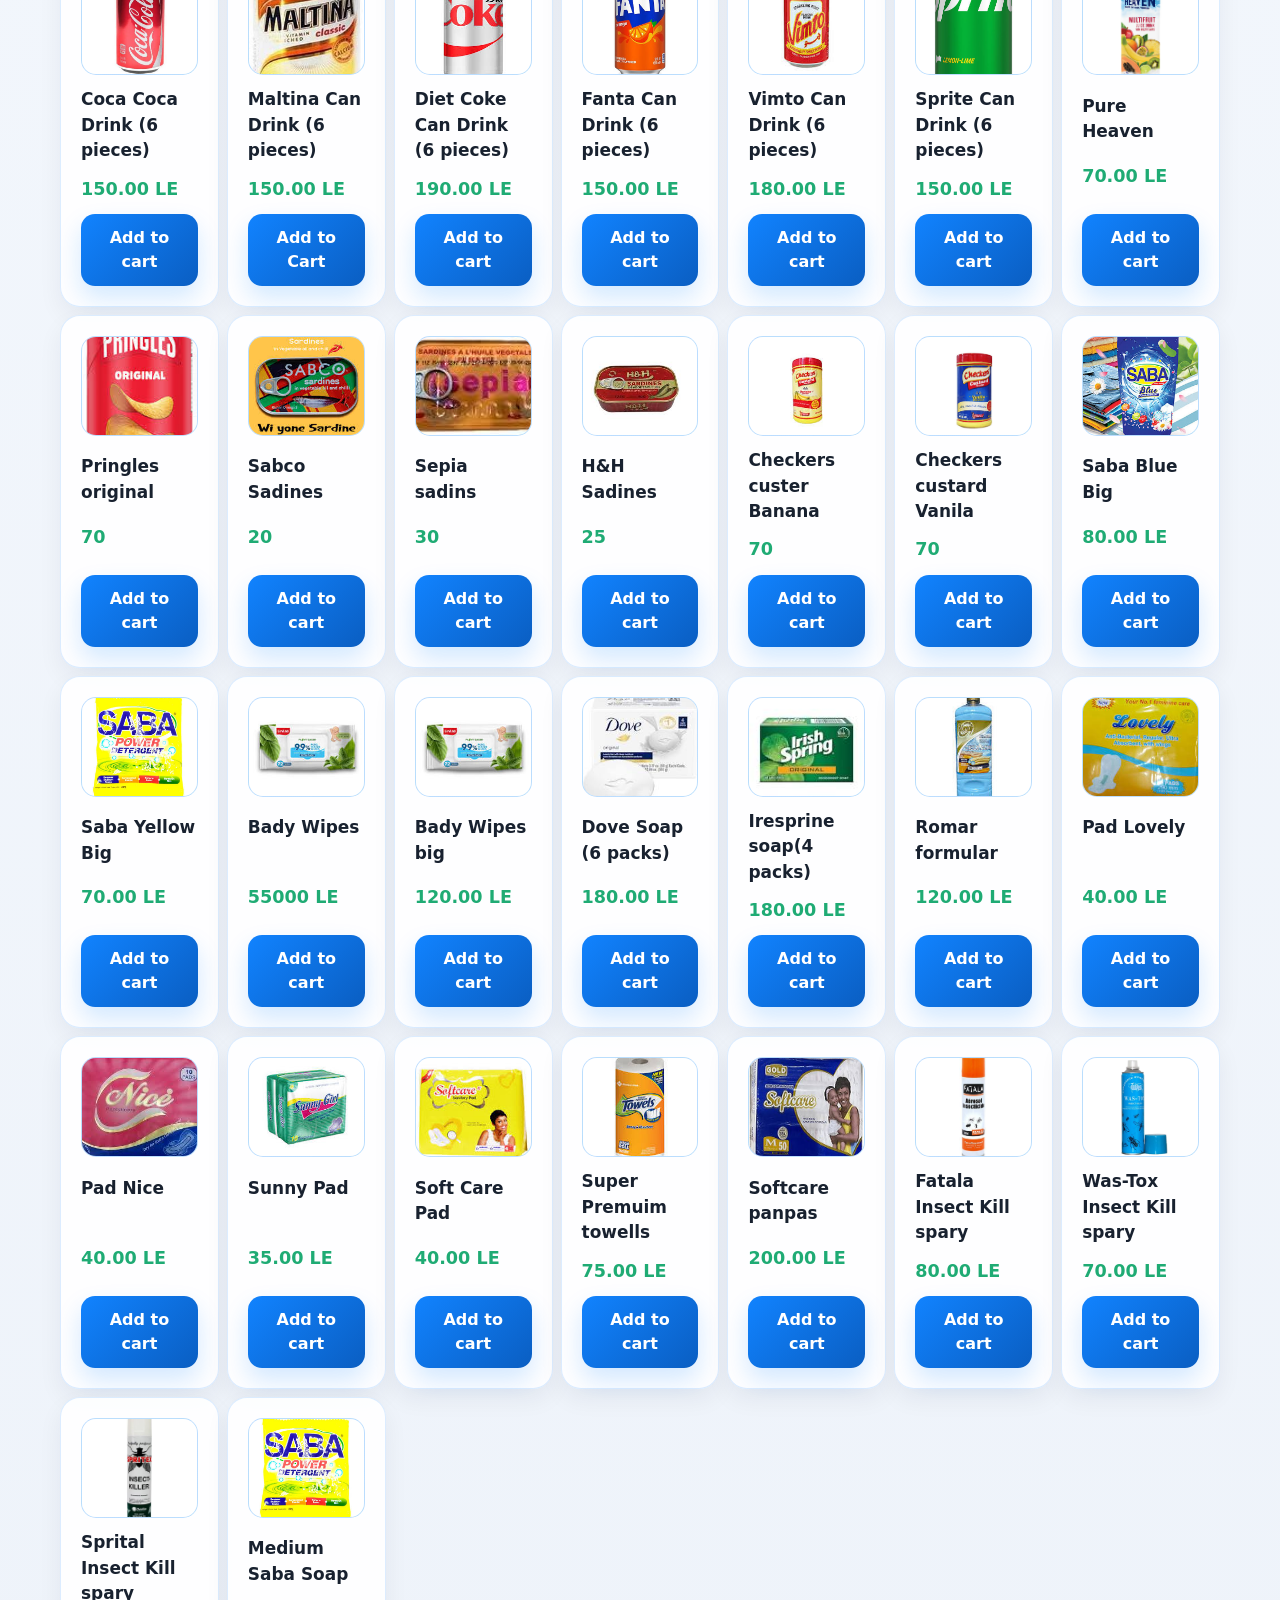
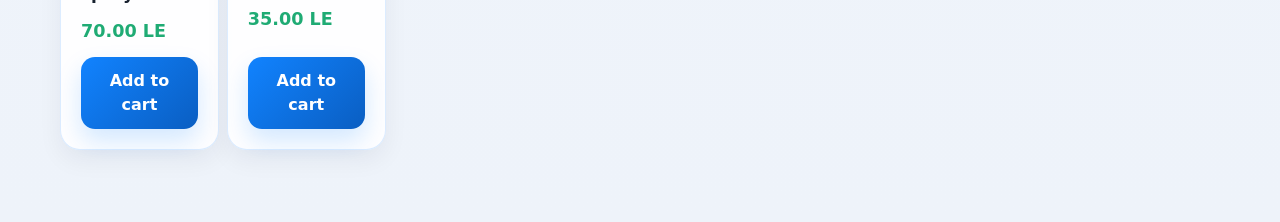
==== commit 0d4b04e2: "Update index.html" ====
--- a/index.html
+++ b/index.html
@@ -107,7 +107,7 @@
                 <article class="product">
                     <img src="download (1).jpg" alt="Product 1">
                     <h3>Peeak Milk </h3>
-                    <p>150.00 LE</p>
+                    <p>170.00 LE</p>
                     <button type="button" class="add-button"  onclick="addToCart(this)">Add to cart</button>
                 </article>
                 <article class="product">
@@ -359,7 +359,7 @@
                 <article class="product">
                     <img src="   paboi.jpg" alt="Product 10">
                     <h3>Parboiled Rice Small Bag</h3>
-                    <p>350.00 LE</p>
+                    <p>370.00 LE</p>
                     <button type="button" class="add-button"  onclick="addToCart(this)">Add to cart</button>
                 </article>
                 <article class="product">
@@ -628,8 +628,8 @@
             orderList += `\nDelivery location: ${location.trim()}`;
             if (details.trim()) orderList += `\nDelivery details: ${details.trim().slice(0, 500)}`;
             orderList += `\nDelivery Time: ${Time.trim()}`;
-            orderList +=  `\nDelivery charge: ${charge.toFixed(2)} LE`;
-            orderList += `\nTotal Payment: ${total.toFixed(2)} LE`;
+            orderList +=  `\nDelivery charge: ${charge.toFixed(1)} LE`;
+            orderList += `\nTotal Payment: ${total.toFixed(1)} LE`;
             orderList += "\n\nPlease confirm the total. Thank you!";
 
             const whatsappUrl = `https://wa.me/31668196?text=${encodeURIComponent(orderList)}`;
@@ -670,4 +670,4 @@
     </script>
     
 </body>
-</html>+</html>
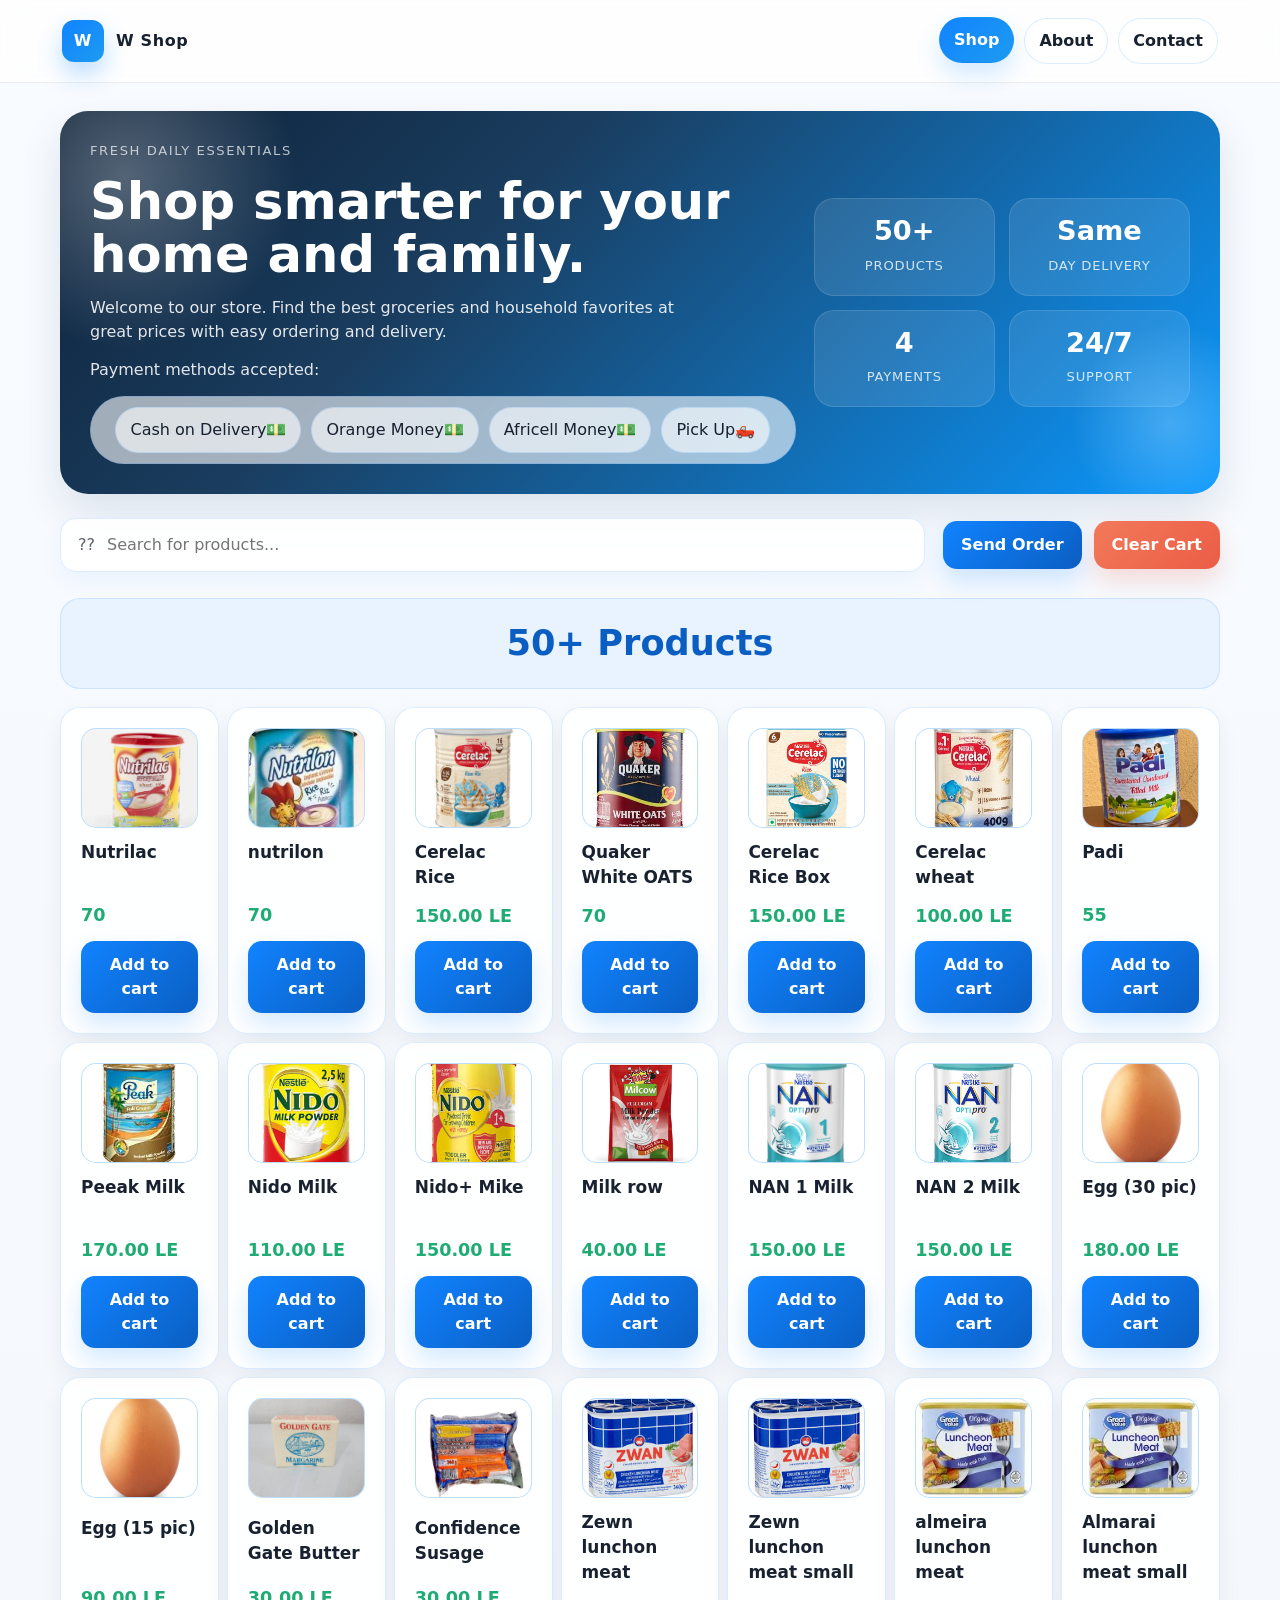
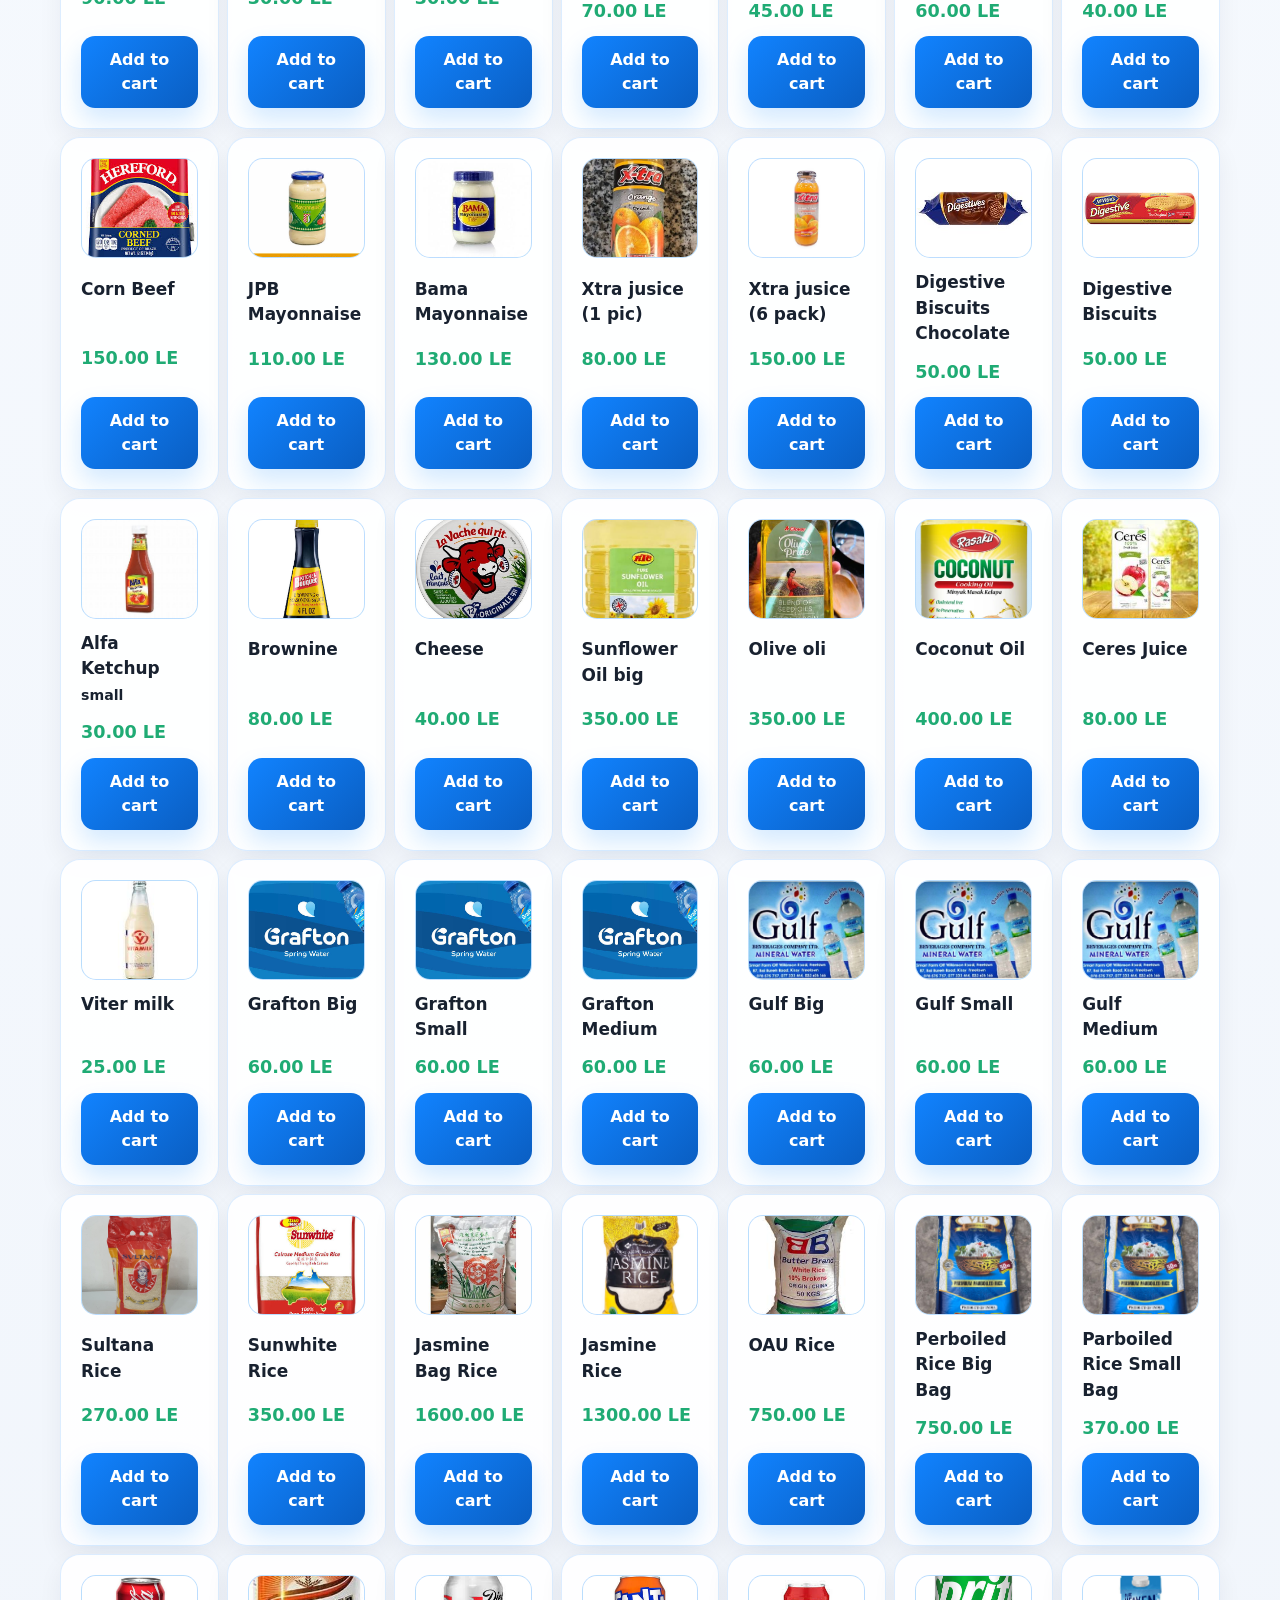
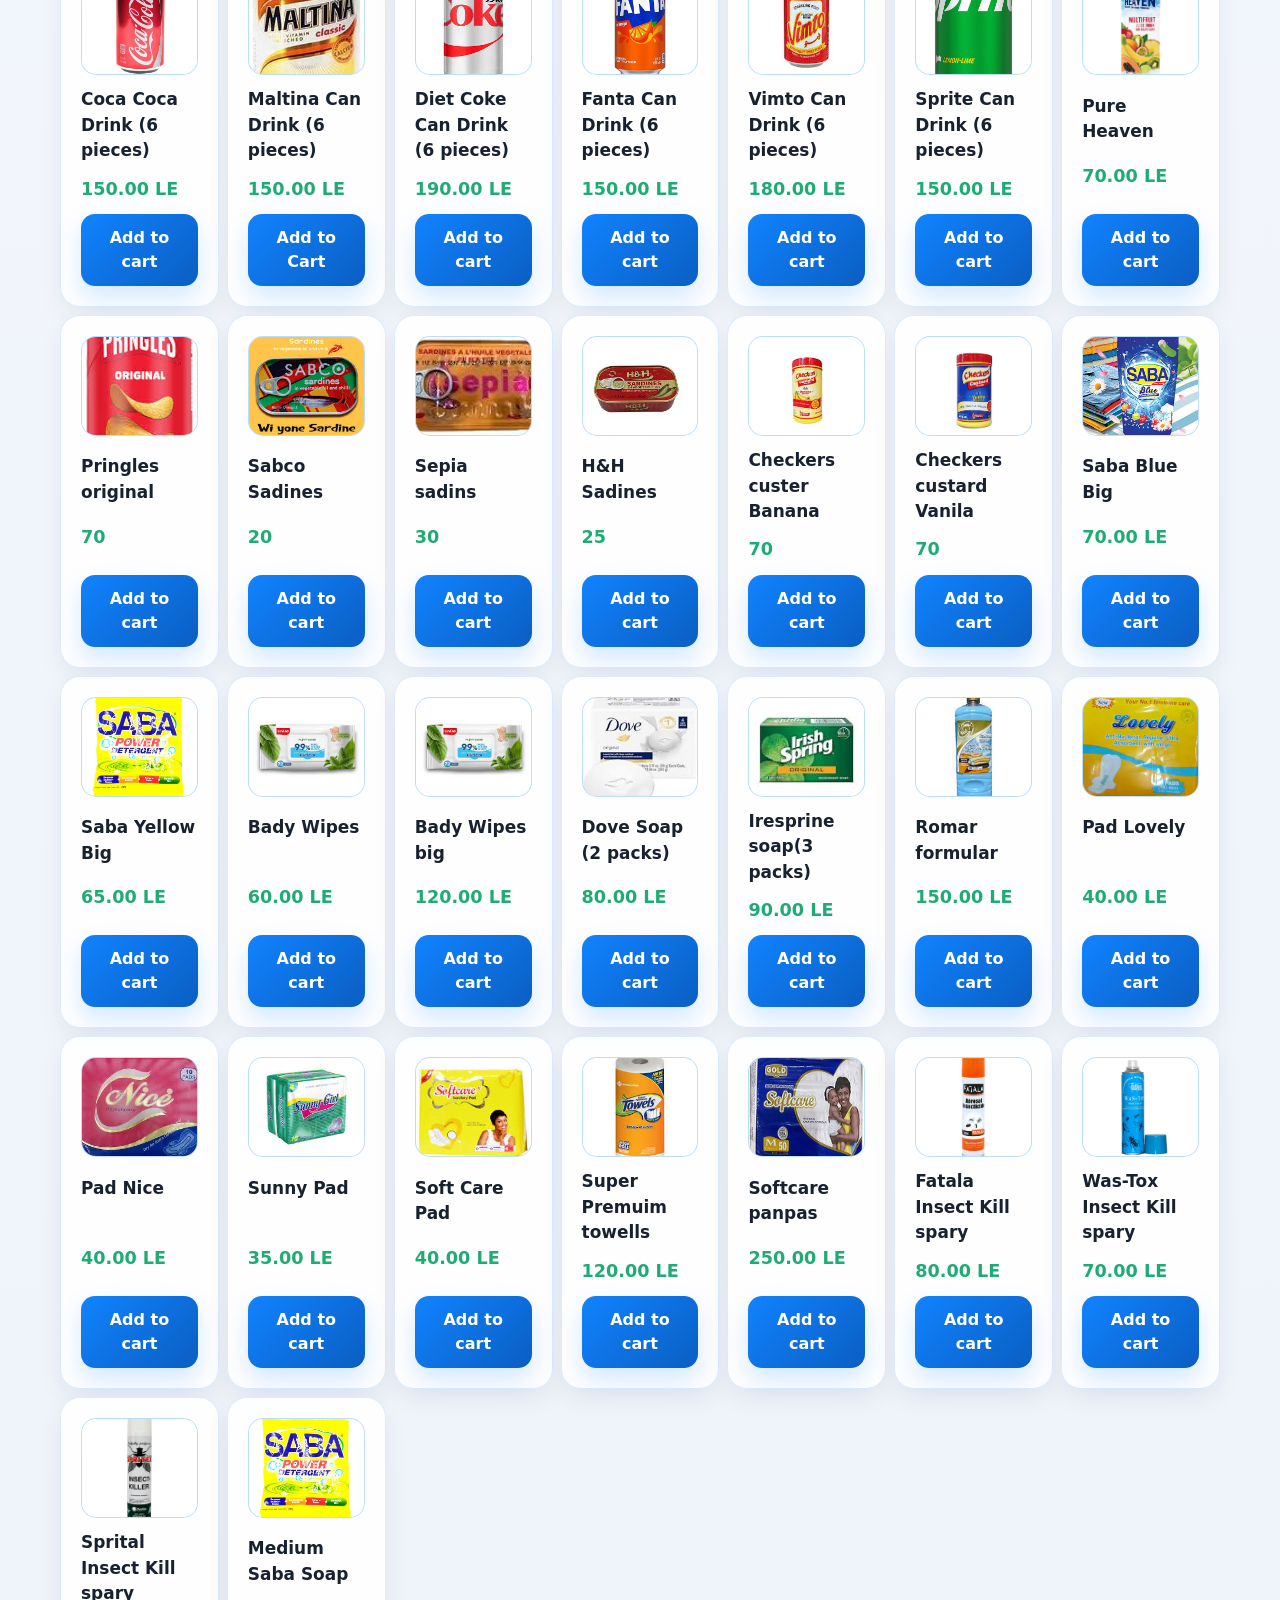
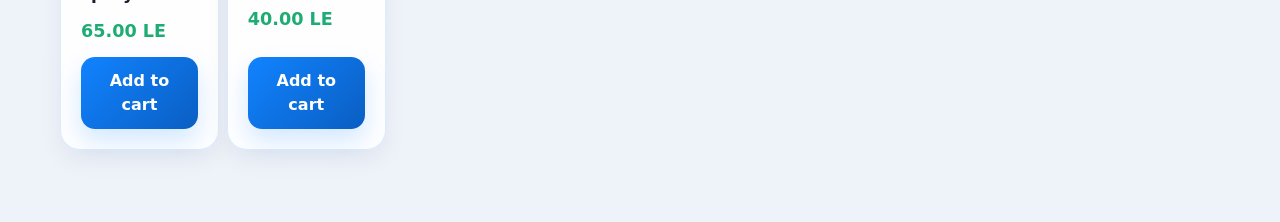
==== commit fa38809c: "Update index.html" ====
--- a/index.html
+++ b/index.html
@@ -99,6 +99,12 @@
                     <button type="button" class="add-button"  onclick="addToCart(this)">Add to cart</button>
                 </article>
                 <article class="product">
+                    <img src="   wheat.jpg" alt="Product 8">
+                    <h3>Cerelac wheat</h3>
+                    <p>100.00 LE</p>
+                    <button type="button" class="add-button"  onclick="addToCart(this)">Add to cart</button>
+                </article>
+                <article class="product">
                     <img src="padi.jpg" alt="product 10">
                     <h3>Padi</h3>
                     <p>55</p>
@@ -173,7 +179,7 @@
                 <article class="product">
                     <img src="download.jpg" alt="Product 2">
                     <h3>Zewn lunchon meat small</h3>
-                    <p>40.00 LE</p>
+                    <p>45.00 LE</p>
                     <button type="button" class="add-button"  onclick="addToCart(this)">Add to cart</button>
                 </article>
                 <article class="product">
@@ -185,7 +191,7 @@
                 <article class="product">
                     <img src="download (2).jpg" alt="Product 8">
                     <h3>Almarai lunchon meat small</h3>
-                    <p>60.00 LE</p>
+                    <p>40.00 LE</p>
                     <button type="button" class="add-button"  onclick="addToCart(this)">Add to cart</button>
                 </article>
                 <article class="product">
@@ -203,7 +209,7 @@
                 <article class="product">
                     <img src="images.jpg" alt="Product 6">
                     <h3>Bama Mayonnaise</h3>
-                    <p>110.00 LE</p>
+                    <p>130.00 LE</p>
                     <button type="button" class="add-button"  onclick="addToCart(this)">Add to cart</button>
                 </article>
                 <article class="product">
@@ -224,12 +230,7 @@
                     <p>50.00 LE</p>
                     <button type="button" class="add-button"  onclick="addToCart(this)">Add to cart</button>
                 </article>
-                <article class="product">
-                    <img src="   wheat.jpg" alt="Product 8">
-                    <h3>Cerelac wheat</h3>
-                    <p>100.00 LE</p>
-                    <button type="button" class="add-button"  onclick="addToCart(this)">Add to cart</button>
-                </article>
+                
                 <article class="product">
                     <img src="   nomal.jpg" alt="Product 9">
                     <h3>Digestive Biscuits</h3>
@@ -245,7 +246,7 @@
                  <article class="product">
                     <img src="images (2)brow.jpg" alt="Product 10">
                     <h3>Brownine</h3>
-                    <p>50.00 LE</p>
+                    <p>80.00 LE</p>
                     <button type="button" class="add-button"  onclick="addToCart(this)">Add to cart</button>
                 </article>
                 <article class="product">   
@@ -257,7 +258,7 @@
                  <article class="product">
                     <img src="images (2) sun.jpg" alt="Product 10">
                     <h3>Sunflower Oil big</h3>
-                    <p>320.00 LE</p>
+                    <p>350.00 LE</p>
                     <button type="button" class="add-button"  onclick="addToCart(this)">Add to cart</button>
                 </article>
                 <article class="product">
@@ -269,7 +270,7 @@
                 <article class="product">
                     <img src="IMG-1332.webp" alt="Product 10">
                     <h3>Coconut Oil</h3>
-                    <p>300.00 LE</p>
+                    <p>400.00 LE</p>
                     <button type="button" class="add-button"  onclick="addToCart(this)">Add to cart</button>
                 </article>
                 <article class="product">
@@ -323,13 +324,13 @@
                 <article class="product">
                     <img src="   sult.jpg" alt="Product 10">
                     <h3>Sultana Rice</h3>
-                    <p>250.00 LE</p>
+                    <p>270.00 LE</p>
                     <button type="button" class="add-button"  onclick="addToCart(this)">Add to cart</button>
                 </article>
                 <article class="product">
                     <img src="   sunwhite.jpg" alt="Product 10">
                     <h3>Sunwhite Rice</h3>
-                    <p>300.00 LE</p>
+                    <p>350.00 LE</p>
                     <button type="button" class="add-button"  onclick="addToCart(this)">Add to cart</button>
                 </article>
                 <article class="product">
@@ -443,19 +444,19 @@
                 <article class="product">
                     <img src="images (2) blue.jpg" alt="Product 10">
                     <h3>Saba Blue Big</h3>
-                    <p>80.00 LE</p>
+                    <p>70.00 LE</p>
                     <button type="button" class="add-button"  onclick="addToCart(this)">Add to cart</button>
                 </article>
                 <article class="product">
                     <img src="images (2)saba.jpg" alt="Product 10">
                     <h3>Saba Yellow Big</h3>
-                    <p>70.00 LE</p>
+                    <p>65.00 LE</p>
                     <button type="button" class="add-button"  onclick="addToCart(this)">Add to cart</button>
                 </article>
                 <article class="product">
                     <img src="   download (4)wips.jpg" alt="Product 10">
                     <h3>Bady Wipes</h3>
-                    <p>55000 LE</p>
+                    <p>60.00 LE</p>
                     <button type="button" class="add-button"  onclick="addToCart(this)">Add to cart</button>
                 </article>
                 <article class="product">
@@ -466,20 +467,20 @@
                 </article>
                 <article class="product">
                     <img src="   download (4) dove.jpg" alt="Product 10">
-                    <h3>Dove Soap (6 packs)</h3>
-                      <p>180.00 LE</p>
+                    <h3>Dove Soap (2 packs)</h3>
+                      <p>80.00 LE</p>
                     <button type="button" class="add-button"  onclick="addToCart(this)">Add to cart</button>
                 </article>
                 <article class="product">
                     <img src="download (4) irsh.jpg" alt="Product 10">
-                    <h3>Iresprine soap(4 packs)</h3>
-                    <p>180.00 LE</p>
+                    <h3>Iresprine soap(3 packs)</h3>
+                    <p>90.00 LE</p>
                     <button type="button" class="add-button"  onclick="addToCart(this)">Add to cart</button>
                 </article>
                 <article class="product">
                     <img src="   download (4)r.jpg" alt="Product 10">
                     <h3>Romar formular</h3>
-                    <p>120.00 LE</p>
+                    <p>150.00 LE</p>
                     <button type="button" class="add-button"  onclick="addToCart(this)">Add to cart</button>
                 </article>
                 <article class="product">
@@ -509,13 +510,13 @@
                 <article class="product">
                     <img src="   download (4)super.jpg" alt="Product 10">
                     <h3>Super Premuim towells</h3>
-                    <p>75.00 LE</p>
+                    <p>120.00 LE</p>
                     <button type="button" class="add-button"  onclick="addToCart(this)">Add to cart</button>
                 </article>
                 <article class="product">
                     <img src="softcare.jpg" alt="Product 10">
                     <h3>Softcare panpas</h3>
-                    <p>200.00 LE</p>
+                    <p>250.00 LE</p>
                     <button type="button" class="add-button"  onclick="addToCart(this)">Add to cart</button>
                 </article>
                 <article class="product">
@@ -533,13 +534,13 @@
                  <article class="product">
                     <img src="   sp.jpg" alt="Product 10">
                     <h3>Sprital Insect Kill spary</h3>
-                    <p>70.00 LE</p>
+                    <p>65.00 LE</p>
                     <button type="button" class="add-button"  onclick="addToCart(this)">Add to cart</button>
                 </article>
                 <article class="product">
                     <img src="images (2)saba.jpg" alt="Product 10">
                     <h3>Medium Saba Soap</h3>
-                    <p>35.00 LE</p>
+                    <p>40.00 LE</p>
                     <button type="button" class="add-button"  onclick="addToCart(this)">Add to cart</button>
                 </article>
                  
@@ -632,7 +633,7 @@
             orderList += `\nTotal Payment: ${total.toFixed(1)} LE`;
             orderList += "\n\nPlease confirm the total. Thank you!";
 
-            const whatsappUrl = `https://wa.me/31668196?text=${encodeURIComponent(orderList)}`;
+            const whatsappUrl = `https://wa.me/75595520?text=${encodeURIComponent(orderList)}`;
             const newWindow = window.open(whatsappUrl, '_blank', 'noopener,noreferrer');
             if (!newWindow) {
                 alert("Please allow pop-ups to send your order.");
